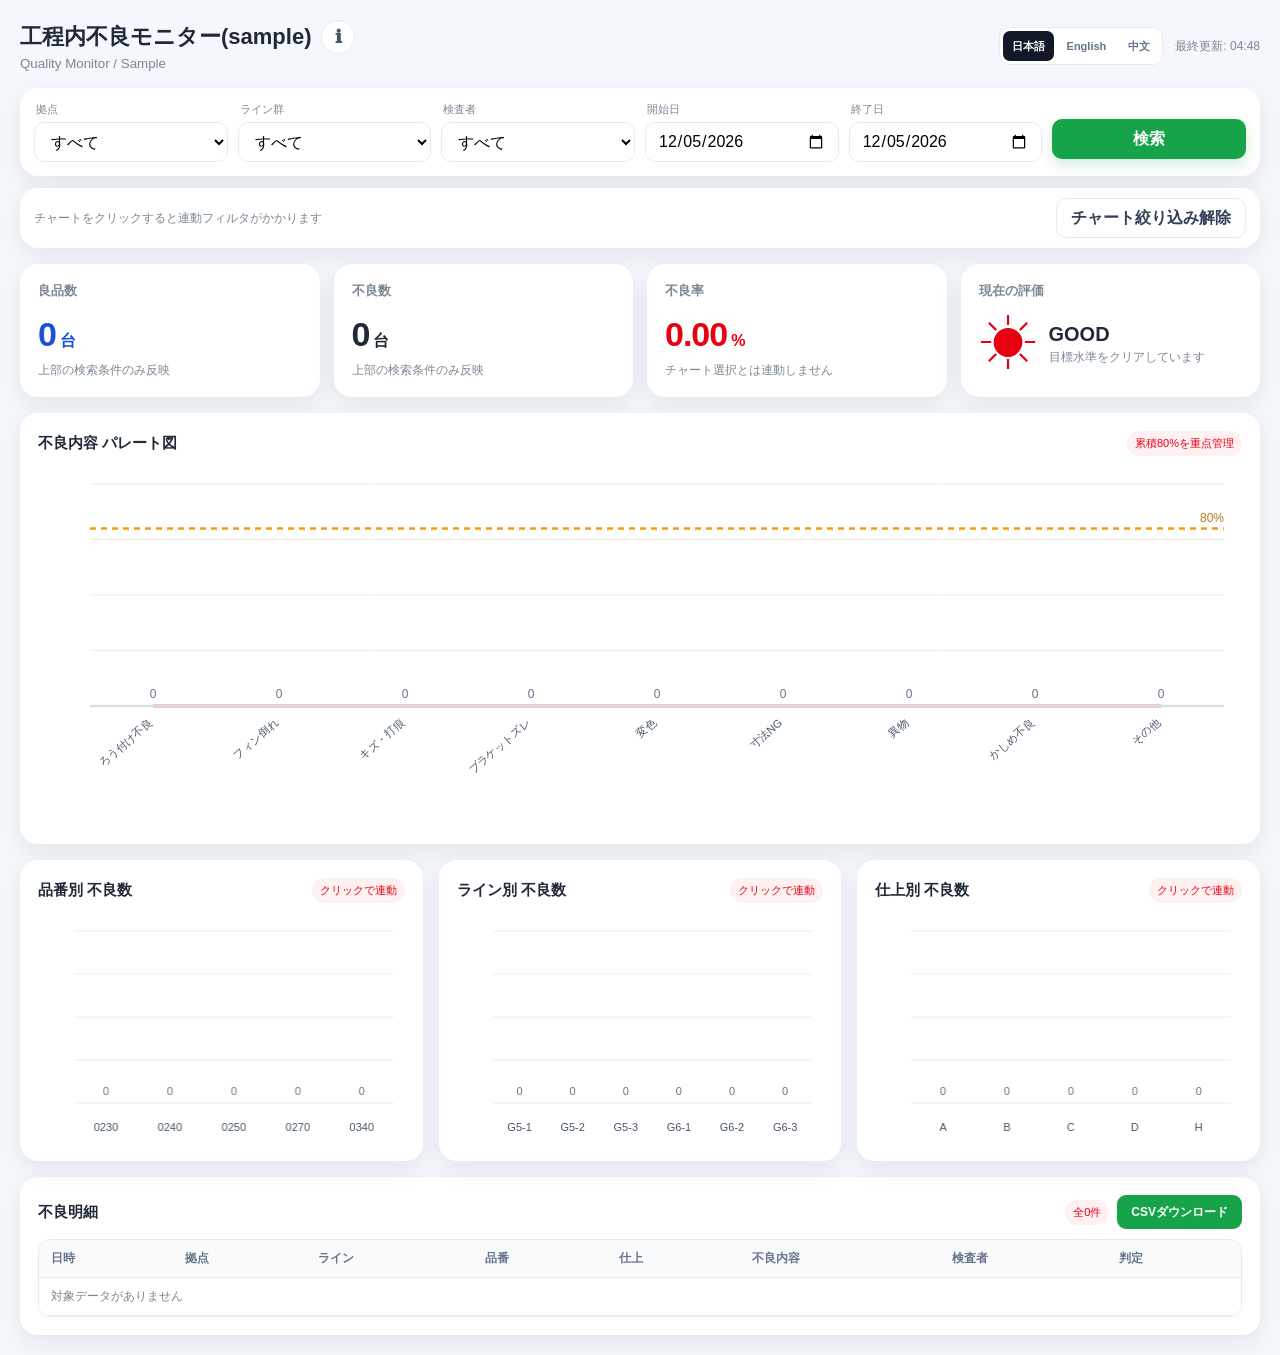
==== index.html @ 8b1f30a6 "Publish quality dashboard sample" ====
<!DOCTYPE html>
<html lang="ja">
<head>
<meta charset="UTF-8" />
<meta name="viewport" content="width=device-width, initial-scale=1.0" />
<title>工程内不良モニター(sample)</title>
<style>
  :root{
    --bg:#f4f7fb; --card:#fff; --text:#1f2937; --muted:#7b8794;
    --line:#e7ebf0; --red:#e60012; --red2:#ff5a66; --blue:#8fb6dc;
    --green:#16a34a; --orange:#f59e0b; --shadow:0 8px 24px rgba(28,39,49,.08);
    --radius:18px;
  }
  *{box-sizing:border-box}
  body{margin:0;background:var(--bg);color:var(--text);font-family:Inter,"Yu Gothic UI","Meiryo",sans-serif}
  .app{min-height:100vh;padding:20px}
  .topbar{display:flex;align-items:center;justify-content:space-between;margin-bottom:16px}
  .brand h1{font-size:22px;margin:0}.brand small{color:var(--muted)}
  .updated{font-size:12px;color:var(--muted)}
  .top-actions{display:flex;align-items:center;gap:12px}
  .lang-switch{display:flex;align-items:center;gap:4px;background:#fff;border:1px solid var(--line);border-radius:10px;padding:3px;box-shadow:none}
  .lang-btn{width:auto;height:30px;padding:0 9px;border-radius:7px;background:transparent;color:#64748b;border:none;box-shadow:none;font-size:11px;font-weight:700}
  .lang-btn.active{background:#111827;color:#fff}
  .lang-btn:hover{transform:none;filter:none;background:#f1f5f9}.lang-btn.active:hover{background:#111827}

  .filters{display:grid;grid-template-columns:repeat(6,minmax(120px,1fr));gap:10px;background:var(--card);padding:14px;border-radius:var(--radius);box-shadow:var(--shadow);margin-bottom:12px}
  label{font-size:11px;color:var(--muted);display:block;margin:0 0 5px 2px}
  select,input,button{width:100%;height:40px;border-radius:10px;border:1px solid var(--line);background:#fff;padding:0 12px;font:inherit}
  button{background:var(--green);color:#fff;border:none;font-weight:700;cursor:pointer;transition:.2s;box-shadow:0 6px 14px rgba(22,163,74,.18)}
  button:hover{filter:brightness(.96);transform:translateY(-1px)}
  .toolbar{display:flex;align-items:center;justify-content:space-between;gap:12px;background:var(--card);padding:10px 14px;border-radius:var(--radius);box-shadow:var(--shadow);margin-bottom:16px}
  .chips{display:flex;flex-wrap:wrap;gap:8px;min-height:28px;align-items:center}
  .chip{display:inline-flex;align-items:center;gap:6px;background:#fff0f2;color:#b91c1c;border:1px solid #ffd3d8;border-radius:999px;padding:6px 10px;font-size:12px;font-weight:700}
  .chip-muted{color:var(--muted);font-size:12px}
  .clear-btn{background:#fff;color:#334155;border:1px solid var(--line);box-shadow:none;padding:0 14px;width:auto;min-width:108px}
  .clear-btn:hover{transform:none;filter:none;background:#f8fafc}
  .kpis{display:grid;grid-template-columns:repeat(4,1fr);gap:14px;margin-bottom:16px}
  .card{background:var(--card);border-radius:var(--radius);box-shadow:var(--shadow);padding:18px}
  .kpi{min-height:128px}
  .kpi .label{font-size:13px;color:var(--muted);font-weight:700;margin-bottom:15px}.value{font-size:34px;font-weight:800;letter-spacing:-1px}.unit{font-size:16px;margin-left:4px}.sub{font-size:12px;color:var(--muted);margin-top:8px}
  .value.red{color:var(--red)} .value.blue{color:#1d4ed8}
  .status{display:flex;align-items:center;gap:12px}.status-ico{font-size:58px;line-height:1;font-family:Arial,"Segoe UI Symbol",sans-serif;font-variant-emoji:text}.status-ico.good{color:var(--red)}.status-ico.warning{color:#6b7280}.status-ico.bad{color:#2563eb}.status-text b{font-size:20px}.status-text span{display:block;color:var(--muted);font-size:12px;margin-top:3px}
  .grid-main{display:grid;grid-template-columns:1fr;gap:16px;margin-bottom:16px}
  .grid-three{display:grid;grid-template-columns:1fr 1fr 1fr;gap:16px;margin-bottom:16px}
  .card-head{display:flex;justify-content:space-between;align-items:center;margin-bottom:10px}.card-title{font-weight:800;font-size:15px}.tag{font-size:11px;color:var(--red);background:#fff0f2;border-radius:99px;padding:5px 8px}
  .card-actions{display:flex;align-items:center;gap:8px}.download-btn{width:auto;height:34px;padding:0 14px;border-radius:9px;background:var(--green);box-shadow:none;font-size:12px}.download-btn:hover{transform:none}
  canvas{width:100%;height:280px;display:block;cursor:pointer}.small-chart canvas{height:230px}#pareto{height:360px}
  .table-wrap{overflow:auto;max-height:520px;border:1px solid var(--line);border-radius:12px}
  table{width:100%;border-collapse:collapse;font-size:12px;white-space:nowrap}th,td{padding:10px 12px;border-bottom:1px solid var(--line);text-align:left}th{position:sticky;top:0;background:#f8fafc;color:#64748b;z-index:1}tr:hover td{background:#fafbfc}
  .dot{width:8px;height:8px;border-radius:50%;display:inline-block;margin-right:6px}.dred{background:var(--red)}
  .muted{color:var(--muted)}

  .brand-row{display:flex;align-items:center;gap:10px}
  .info-btn{width:34px;height:34px;border-radius:50%;padding:0;background:#fff;color:#475569;border:1px solid var(--line);box-shadow:none;font-size:18px;font-weight:800;display:grid;place-items:center}
  .info-btn:hover{background:#f8fafc;transform:none;filter:none}
  .page-view{display:block}
  .info-view{display:none;min-height:calc(100vh - 40px)}
  .info-view.active{display:block}
  .page-view.hidden{display:none}
  .info-header{display:flex;align-items:center;justify-content:space-between;gap:16px;margin-bottom:16px}
  .info-title-wrap{display:flex;align-items:center;gap:12px}
  .back-btn{width:auto;height:38px;padding:0 14px;background:#fff;color:#334155;border:1px solid var(--line);box-shadow:none}
  .back-btn:hover{background:#f8fafc;transform:none;filter:none}
  .info-tabs{display:flex;gap:8px;margin-bottom:16px;flex-wrap:wrap}
  .info-tab{width:auto;height:38px;padding:0 16px;background:#fff;color:#475569;border:1px solid var(--line);box-shadow:none}
  .info-tab.active{background:#111827;color:#fff;border-color:#111827}
  .info-tab:hover{transform:none;filter:none}
  .info-panel{display:none}
  .info-panel.active{display:block}
  .manual-grid{display:grid;grid-template-columns:repeat(2,minmax(0,1fr));gap:16px}
  .manual-card{background:#fff;border-radius:16px;box-shadow:var(--shadow);padding:20px;border:1px solid #eef2f6}
  .manual-card h3{margin:0 0 10px;font-size:16px}
  .manual-card p{margin:0;color:#5f6b7a;font-size:13px;line-height:1.8}
  .manual-step{display:flex;gap:12px;align-items:flex-start;margin-top:12px}
  .step-num{min-width:30px;height:30px;border-radius:50%;background:#111827;color:#fff;display:grid;place-items:center;font-weight:800;font-size:12px}
  .legend-row{display:flex;align-items:center;gap:10px;margin-top:10px;font-size:13px;color:#475569}
  .legend-dot{width:12px;height:12px;border-radius:3px;display:inline-block}
  .ux-grid{display:grid;grid-template-columns:1.1fr .9fr;gap:16px}
  .ux-card{background:#fff;border-radius:16px;box-shadow:var(--shadow);padding:20px;border:1px solid #eef2f6}
  .ux-card h3{margin:0 0 10px;font-size:16px}
  .ux-card p,.ux-card li{font-size:13px;line-height:1.8;color:#5f6b7a}
  .ux-card ul{margin:8px 0 0;padding-left:20px}
  .token-list{display:grid;grid-template-columns:1fr 1fr;gap:10px;margin-top:12px}
  .token{border:1px solid var(--line);border-radius:12px;padding:12px;background:#fafcff}
  .swatch{width:100%;height:38px;border-radius:8px;margin-bottom:8px;border:1px solid rgba(0,0,0,.04)}
  .token b{font-size:12px;display:block}.token span{font-size:11px;color:#7b8794}.token-note{margin:8px 0 0!important;font-size:11px!important;line-height:1.6!important;color:#64748b!important}
  .spec-table{width:100%;border-collapse:collapse;font-size:12px;white-space:normal}
  .spec-table th,.spec-table td{padding:10px;border-bottom:1px solid var(--line);text-align:left;vertical-align:top}
  .spec-table th{position:static;background:#f8fafc;color:#475569}
  .note-box{background:#fff7ed;border:1px solid #fed7aa;border-radius:12px;padding:14px;color:#9a3412;font-size:12px;line-height:1.7;margin-top:12px}

  .chart-scroll{width:100%;max-width:100%;overflow-x:auto;overflow-y:hidden;-webkit-overflow-scrolling:touch;scrollbar-width:thin;overscroll-behavior-x:contain}
  .chart-scroll canvas{display:block}

  @media (hover:none){
    button:hover{filter:none;transform:none}
  }

  @media (max-width:768px){
    body{overflow-x:hidden}
    .app{padding:12px}
    .topbar{align-items:flex-start;gap:10px;flex-wrap:wrap}
    .top-actions{width:100%;justify-content:space-between;gap:8px}
    .lang-switch{flex-wrap:nowrap}
    .lang-btn{height:34px;font-size:11px;padding:0 8px}
    .brand-row{align-items:flex-start;gap:8px}
    .brand h1{font-size:19px;line-height:1.35}
    .info-btn{width:40px;height:40px;min-width:40px;font-size:19px}
    .filters{grid-template-columns:1fr 1fr;gap:10px;padding:12px}
    select,input,button{height:44px;font-size:16px}
    .toolbar{padding:12px;align-items:stretch}
    .chips{min-width:0}
    .chip{max-width:100%;white-space:normal;line-height:1.4}
    .clear-btn{width:100%;height:44px}
    .kpis{grid-template-columns:1fr 1fr;gap:10px}
    .card{padding:14px;border-radius:14px}
    .kpi{min-height:118px}
    .kpi .label{margin-bottom:10px}
    .value{font-size:28px}
    .status{gap:12px}.status-ico{font-size:64px}.status-text b{font-size:17px}
    .grid-main,.grid-three{gap:12px;margin-bottom:12px}
    .card-head{align-items:flex-start;gap:8px;flex-wrap:wrap}
    .card-actions{width:auto;margin-left:auto;justify-content:flex-end;gap:8px}
    .download-btn{height:40px;flex:none;width:auto;min-width:120px;padding:0 12px;white-space:nowrap}
    .tag{font-size:10px}
    .chart-scroll{margin:0 -2px;padding-bottom:4px}
    .chart-scroll-pareto{overflow-x:hidden}.chart-scroll-pareto canvas{width:100%!important;min-width:0!important;max-width:100%!important;height:430px!important}
    .small-chart .chart-scroll canvas{min-width:440px}
    #pareto{height:410px}
    .small-chart canvas{height:220px}
    .table-wrap{max-height:460px}
    table{font-size:11px}
    th,td{padding:9px 10px}
    .info-header{align-items:flex-start;flex-wrap:wrap}
    .info-lang{width:auto}
    .info-title-wrap{flex-direction:column;align-items:flex-start;width:100%}
    .back-btn{height:44px;width:100%}
    .info-tabs{display:grid;grid-template-columns:1fr 1fr;width:100%}
    .info-tab{height:44px;width:100%;padding:0 8px}
    .manual-card,.ux-card{padding:16px;border-radius:14px}
    .token-list{grid-template-columns:1fr}
    .spec-table{font-size:11px}
  }

  @media (max-width:480px){
    .app{padding:8px}
    .topbar{margin-bottom:12px}
    .brand{min-width:0}
    .brand-row{width:100%}
    .brand h1{font-size:17px;word-break:keep-all}
    .brand small{font-size:10px}
    .updated{display:none}
    .filters{grid-template-columns:1fr;gap:9px;border-radius:14px}
    .filters label{font-size:12px;margin-bottom:4px}
    .kpis{grid-template-columns:1fr;gap:9px}
    .kpi{min-height:auto}
    .kpi .sub{font-size:11px}
    .value{font-size:30px}
    .card-title{font-size:14px}
    .toolbar{margin-bottom:12px}
    .chart-scroll-pareto{overflow-x:hidden}.chart-scroll-pareto canvas{width:100%!important;min-width:0!important;max-width:100%!important;height:420px!important}
    .small-chart .chart-scroll canvas{min-width:400px}
    .card-actions{flex-direction:row;align-items:center;justify-content:flex-end;width:auto;margin-left:auto}
    .card-actions .tag{text-align:center;white-space:nowrap}
    .download-btn{width:auto;min-width:116px;padding:0 10px}
    .status-ico{font-size:68px}
    .grid-main .card{padding-left:12px;padding-right:12px}
    .chart-scroll-pareto{margin-left:0;margin-right:0;width:100%}

    .manual-grid,.ux-grid{gap:10px}
    .manual-card p,.ux-card p,.ux-card li{font-size:12px}
    .info-tabs{gap:6px}
    .info-tab{font-size:12px}
  }

  @media (max-width:1100px){.filters{grid-template-columns:repeat(3,1fr)}.kpis{grid-template-columns:repeat(2,1fr)}.grid-main,.grid-three{grid-template-columns:1fr}.toolbar{flex-direction:column;align-items:flex-start}.clear-btn{width:100%}.manual-grid,.ux-grid{grid-template-columns:1fr}}
  @media (max-width:640px){.updated{display:none}}
</style>
</head>
<body>
<div class="app">
<div class="page-view" id="dashboardView">
  <div class="topbar">
    <div class="brand"><div class="brand-row"><h1 data-i18n="title">工程内不良モニター(sample)</h1><button class="info-btn" id="openInfo" title="マニュアル / UI・UX設計">ℹ</button></div><small data-i18n="subtitle">Quality Monitor / Sample</small></div>
    <div class="top-actions"><div class="lang-switch" aria-label="Language"><button type="button" class="lang-btn active" data-lang="ja">日本語</button><button type="button" class="lang-btn" data-lang="en">English</button><button type="button" class="lang-btn" data-lang="zh">中文</button></div><div class="updated" id="updated">最終更新: --:--</div></div>
  </div>

  <div class="filters">
    <div><label data-i18n="site">拠点</label><select id="site"><option value="すべて" data-i18n="all">すべて</option><option>JP</option><option>TT</option></select></div>
    <div><label data-i18n="lineGroup">ライン群</label><select id="line"><option value="すべて" data-i18n="all">すべて</option><option>G5</option><option>G6</option></select></div>
    <div><label data-i18n="inspector">検査者</label><select id="inspector"><option value="すべて" data-i18n="all">すべて</option><option value="外観" data-i18n="visual">外観</option><option value="寸法" data-i18n="dimension">寸法</option></select></div>
    <div><label data-i18n="startDate">開始日</label><input id="from" type="date"></div>
    <div><label data-i18n="endDate">終了日</label><input id="to" type="date"></div>
    <div><label>&nbsp;</label><button id="searchBtn" data-i18n="search">検索</button></div>
  </div>

  <div class="toolbar">
    <div class="chips" id="activeFilters"><span class="chip-muted">チャートをクリックすると連動フィルタがかかります</span></div>
    <button class="clear-btn" id="clearChartFilters" data-i18n="clearChart">チャート絞り込み解除</button>
  </div>

  <div class="kpis">
    <div class="card kpi"><div class="label" data-i18n="goodCount">良品数</div><div class="value blue" id="okCount">-<span class="unit">台</span></div><div class="sub" data-i18n="topFilterOnly">上部の検索条件のみ反映</div></div>
    <div class="card kpi"><div class="label" data-i18n="defectCount">不良数</div><div class="value" id="ngCount">-<span class="unit">台</span></div><div class="sub" data-i18n="topFilterOnly">上部の検索条件のみ反映</div></div>
    <div class="card kpi"><div class="label" data-i18n="defectRate">不良率</div><div class="value red" id="ngRate">-<span class="unit">%</span></div><div class="sub" data-i18n="kpiNoRelation">チャート選択とは連動しません</div></div>
    <div class="card kpi"><div class="label" data-i18n="rating">現在の評価</div><div class="status"><div class="status-ico" id="statusIco">☁</div><div class="status-text"><b id="statusText">WARNING</b><span id="statusSub">改善が必要な水準です</span></div></div></div>
  </div>

  <div class="grid-main">
    <div class="card">
      <div class="card-head"><div class="card-title" data-i18n="paretoTitle">不良内容 パレート図</div><div class="tag" data-i18n="paretoTag">累積80%を重点管理</div></div>
      <div class="chart-scroll chart-scroll-pareto"><canvas id="pareto"></canvas></div>
    </div>
  </div>

  <div class="grid-three">
    <div class="card small-chart"><div class="card-head"><div class="card-title" data-i18n="partDefects">品番別 不良数</div><div class="tag" data-i18n="clickLink">クリックで連動</div></div><div class="chart-scroll"><canvas id="partChart"></canvas></div></div>
    <div class="card small-chart"><div class="card-head"><div class="card-title" data-i18n="lineDefects">ライン別 不良数</div><div class="tag" data-i18n="clickLink">クリックで連動</div></div><div class="chart-scroll"><canvas id="lineChart"></canvas></div></div>
    <div class="card small-chart"><div class="card-head"><div class="card-title" data-i18n="finishDefects">仕上別 不良数</div><div class="tag" data-i18n="clickLink">クリックで連動</div></div><div class="chart-scroll"><canvas id="finishChart"></canvas></div></div>
  </div>

  <div class="card">
    <div class="card-head">
      <div class="card-title" data-i18n="detailTitle">不良明細</div>
      <div class="card-actions">
        <div class="tag" id="detailCount">全0件</div>
        <button class="download-btn" id="downloadCsv" data-i18n="downloadCsv">CSVダウンロード</button>
      </div>
    </div>
    <div class="table-wrap"><table><thead><tr><th data-i18n="dateTime">日時</th><th data-i18n="site">拠点</th><th data-i18n="line">ライン</th><th data-i18n="part">品番</th><th data-i18n="finish">仕上</th><th data-i18n="defectContent">不良内容</th><th data-i18n="inspector">検査者</th><th data-i18n="judgment">判定</th></tr></thead><tbody id="tbody"></tbody></table></div>
  </div>
</div>

<div class="info-view" id="infoView">
  <div class="info-header">
    <div class="info-title-wrap">
      <button class="back-btn" id="backDashboard" data-i18n="back">← ダッシュボードへ戻る</button>
      <div>
        <h1 style="margin:0;font-size:22px" data-i18n="title">工程内不良モニター(sample)</h1>
        <div style="color:var(--muted);font-size:12px;margin-top:4px">Manual / UI・UX Design</div>
      </div>
    </div>
    <div class="lang-switch info-lang" aria-label="Language"><button type="button" class="lang-btn active" data-lang="ja">日本語</button><button type="button" class="lang-btn" data-lang="en">English</button><button type="button" class="lang-btn" data-lang="zh">中文</button></div>
  </div>

  <div class="info-tabs">
    <button class="info-tab active" data-tab="manualPanel" data-i18n="manualTab">操作マニュアル</button>
    <button class="info-tab" data-tab="uxPanel" data-i18n="uxTab">UI / UX 設計</button>
  </div>

  <section class="info-panel active" id="manualPanel">
    <div class="manual-grid">
      <div class="manual-card">
        <h3>1. 検索条件を指定</h3>
        <div class="manual-step"><div class="step-num">1</div><p>拠点・ライン群・検査者・開始日・終了日を指定します。初期表示は開始日・終了日ともに「昨日」です。</p></div>
        <div class="manual-step"><div class="step-num">2</div><p>「検索」を押すと、最上段KPIと全チャートが指定条件で再集計されます。</p></div>
      </div>
      <div class="manual-card">
        <h3>2. KPIの見方</h3>
        <p>最上段の「良品数・不良数・不良率・現在の評価」は、上部検索条件のみを反映します。チャートクリックによる掘り下げ条件では変化しません。</p>
        <div class="legend-row"><span class="legend-dot" style="background:#e60012"></span>☀ 0～1.9999%：GOOD</div>
        <div class="legend-row"><span class="legend-dot" style="background:#6b7280"></span>☁ 2～4.9999%：WARNING</div>
        <div class="legend-row"><span class="legend-dot" style="background:#2563eb"></span>☂ 5%以上：BAD</div>
      </div>
      <div class="manual-card">
        <h3>3. パレート図の見方</h3>
        <p>不良内容を件数の多い順に表示します。赤い棒は累積80%に到達するまでの重点不良です。赤い折れ線は累積比率、オレンジ破線は80%ラインです。</p>
        <div class="note-box">重点項目は件数や検索条件に応じて自動で変わります。</div>
      </div>
      <div class="manual-card">
        <h3>4. チャート連動</h3>
        <p>不良内容・品番・ライン・仕上の棒グラフをクリックすると、ほかのチャートと不良明細が連動して絞り込まれます。同じ棒をもう一度クリックすると、その条件だけ解除されます。</p>
        <div class="note-box">上部の「チャート絞り込み解除」で、チャート選択を一括解除できます。</div>
      </div>
      <div class="manual-card">
        <h3>5. 不良明細</h3>
        <p>指定期間内の不良データを全件表示します。チャートで絞り込んだ場合は、その条件に該当する明細だけが表示されます。</p>
      </div>
      <div class="manual-card">
        <h3>6. CSVダウンロード</h3>
        <p>「CSVダウンロード」を押すと、現在表示中の不良明細をCSVで保存できます。検索条件・チャート選択の両方を反映したデータが出力対象です。</p>
      </div>
    </div>
  </section>

  <section class="info-panel" id="uxPanel">
    <div class="ux-grid">
      <div class="ux-card">
        <h3>UI / UX コンセプト</h3>
        <p>「異常の発見 → 原因の絞り込み → 明細確認 → データ出力」を1画面で完結させることを目的とした品質分析ダッシュボードです。</p>
        <ul>
          <li><b>視認性：</b> 白背景＋淡いグレーをベースに、異常・重点箇所だけ赤で強調。</li>
          <li><b>一貫性：</b> すべての分析カードを同じ角丸・余白・タイトル階層で統一。</li>
          <li><b>直接操作：</b> グラフそのものをフィルターとして使えるクロスフィルタ型UI。</li>
          <li><b>認知負荷低減：</b> KPIは全体状態、チャートは掘り下げ分析という役割を分離。</li>
          <li><b>復帰性：</b> 選択条件を可視化し、一括解除できるため迷子になりにくい。</li>
        </ul>
      </div>
      <div class="ux-card">
        <h3>デザイントークン</h3>
        <p>配色はデンソーのコーポレートイメージを基準に設計し、社内システムとしての視覚的な統一感を確保しています。強調色と通常色の役割を明確に分けることで、ブランド性と情報判読性の両立を図っています。</p>
        <div class="token-list">
          <div class="token"><div class="swatch" style="background:#f4f7fb"></div><b>Background</b><span>#F4F7FB</span></div>
          <div class="token"><div class="swatch" style="background:#ffffff"></div><b>Card</b><span>#FFFFFF</span></div>
          <div class="token"><div class="swatch" style="background:#e60012"></div><b>DENSO Red</b><span>#E60012</span><p class="token-note">デンソーレッドを採用。重点不良・警告・注目情報に用いることで、企業ブランドとの視覚的な一貫性を保ちながら、重要情報を直感的に認識できる設計としています。</p></div>
          <div class="token"><div class="swatch" style="background:#16a34a"></div><b>Action Green</b><span>#16A34A</span><p class="token-note">検索・CSVダウンロードなど、ユーザーが能動的に実行するアクションに使用。初期案では赤色も検討しましたが、グラフの強調色と競合して操作ボタンがデータ表現の一部に見えやすい傾向があったため、A/B比較の結果グリーンを採用しました。データを示す色と、操作を促す色を明確に分離することで、視認性と操作性の両立を図っています。</p></div>
          <div class="token"><div class="swatch" style="background:#91bee8"></div><b>Crafting Blue</b><span>#91BEE8</span><p class="token-note">デンソーのCrafting Blueを採用。通常データや比較対象に使用し、デンソーレッドとのコントラストで情報の優先度を明確化。社内ツールとしての統一感と親和性を高めています。</p></div>
          <div class="token"><div class="swatch" style="background:#1f2937"></div><b>Primary text</b><span>#1F2937</span></div>
        </div>
      </div>
      <div class="ux-card">
        <h3>コンポーネント設計</h3>
        <table class="spec-table">
          <thead><tr><th>要素</th><th>役割</th><th>設計意図</th></tr></thead>
          <tbody>
            <tr><td>KPIカード</td><td>全体状態の把握</td><td>チャート連動から切り離し、基準値として固定。</td></tr>
            <tr><td>パレート図</td><td>重点不良の特定</td><td>累積80%を赤で明示し、優先順位を瞬時に判断。</td></tr>
            <tr><td>品番 / ライン / 仕上</td><td>原因の切り口</td><td>クリック操作で他チャートと明細をクロスフィルタ。</td></tr>
            <tr><td>選択チップ</td><td>現在条件の可視化</td><td>「今どこまで絞っているか」を常時把握。</td></tr>
            <tr><td>不良明細</td><td>事実確認</td><td>集計結果から実データへ自然にドリルダウン。</td></tr>
            <tr><td>CSV</td><td>二次利用</td><td>会議資料・Excel分析へそのまま持ち出せる。</td></tr>
          </tbody>
        </table>
      </div>
      <div class="ux-card">
        <h3>操作フロー</h3>
        <p><b>① 条件検索</b><br>対象範囲を決める</p>
        <p><b>② KPI確認</b><br>全体の不良率と評価を見る</p>
        <p><b>③ パレート図確認</b><br>重点不良を選ぶ</p>
        <p><b>④ クロスフィルタ</b><br>品番・ライン・仕上で原因を掘る</p>
        <p><b>⑤ 明細確認 / CSV</b><br>対象データを確認・出力する</p>
      </div>
    </div>
  </section>
</div>
</div>
<script>
let currentLang = 'ja';
const I18N = {
  ja:{title:'工程内不良モニター(sample)',subtitle:'Quality Monitor / Sample',site:'拠点',lineGroup:'ライン群',inspector:'検査者',startDate:'開始日',endDate:'終了日',search:'検索',all:'すべて',visual:'外観',dimension:'寸法',clearChart:'チャート絞り込み解除',goodCount:'良品数',defectCount:'不良数',defectRate:'不良率',rating:'現在の評価',topFilterOnly:'上部の検索条件のみ反映',kpiNoRelation:'チャート選択とは連動しません',paretoTitle:'不良内容 パレート図',paretoTag:'累積80%を重点管理',partDefects:'品番別 不良数',lineDefects:'ライン別 不良数',finishDefects:'仕上別 不良数',clickLink:'クリックで連動',detailTitle:'不良明細',downloadCsv:'CSVダウンロード',back:'← ダッシュボードへ戻る',manualTab:'操作マニュアル',uxTab:'UI / UX 設計',dateTime:'日時',line:'ライン',part:'品番',finish:'仕上',defectContent:'不良内容',judgment:'判定',filterHint:'チャートをクリックすると連動フィルタがかかります',detailCount:n=>`全${n.toLocaleString('ja-JP')}件`,updated:t=>`最終更新: ${t}`,good:'GOOD',warning:'WARNING',bad:'BAD',goodSub:'目標水準をクリアしています',warningSub:'改善が必要な水準です',badSub:'優先改善が必要な水準です',noData:'対象データがありません',csvNoData:'ダウンロード対象の不良明細がありません。',csvName:'不良明細',unit:'台',defectChip:'不良内容',partChip:'品番',lineChip:'ライン',finishChip:'仕上'},
  en:{title:'In-Process Defect Monitor (Sample)',subtitle:'Quality Monitor / Sample',site:'Site',lineGroup:'Line group',inspector:'Inspector',startDate:'Start date',endDate:'End date',search:'Search',all:'All',visual:'Visual',dimension:'Dimension',clearChart:'Clear chart filters',goodCount:'Good units',defectCount:'Defects',defectRate:'Defect rate',rating:'Rating',topFilterOnly:'Reflects top search conditions only',kpiNoRelation:'Not affected by chart selections',paretoTitle:'Defect Pareto Chart',paretoTag:'Focus on cumulative 80%',partDefects:'Defects by Part No.',lineDefects:'Defects by Line',finishDefects:'Defects by Finish',clickLink:'Click to cross-filter',detailTitle:'Defect details',downloadCsv:'Download CSV',back:'← Back to monitor',manualTab:'User Manual',uxTab:'UI / UX Design',dateTime:'Date / Time',line:'Line',part:'Part No.',finish:'Finish',defectContent:'Defect',judgment:'Result',filterHint:'Click a chart bar to apply a cross-filter',detailCount:n=>`${n.toLocaleString('en-US')} records`,updated:t=>`Updated: ${t}`,good:'GOOD',warning:'WARNING',bad:'BAD',goodSub:'Target level achieved',warningSub:'Improvement is recommended',badSub:'Priority improvement required',noData:'No matching data',csvNoData:'No defect details are available to download.',csvName:'defect_details',unit:'units',defectChip:'Defect',partChip:'Part',lineChip:'Line',finishChip:'Finish'},
  zh:{title:'制程不良监控器（Sample）',subtitle:'Quality Monitor / Sample',site:'据点',lineGroup:'产线组',inspector:'检验类型',startDate:'开始日期',endDate:'结束日期',search:'查询',all:'全部',visual:'外观',dimension:'尺寸',clearChart:'清除图表筛选',goodCount:'良品数',defectCount:'不良数',defectRate:'不良率',rating:'当前评价',topFilterOnly:'仅反映上方查询条件',kpiNoRelation:'不随图表选择联动',paretoTitle:'不良内容 帕累托图',paretoTag:'重点管理累计80%',partDefects:'按品号不良数',lineDefects:'按产线不良数',finishDefects:'按仕上不良数',clickLink:'点击联动筛选',detailTitle:'不良明细',downloadCsv:'下载 CSV',back:'← 返回监控器',manualTab:'操作手册',uxTab:'UI / UX 设计',dateTime:'日期时间',line:'产线',part:'品号',finish:'仕上',defectContent:'不良内容',judgment:'判定',filterHint:'点击图表柱形可进行联动筛选',detailCount:n=>`共 ${n.toLocaleString('zh-CN')} 条`,updated:t=>`最后更新: ${t}`,good:'GOOD',warning:'WARNING',bad:'BAD',goodSub:'已达到目标水平',warningSub:'建议改善',badSub:'需要优先改善',noData:'没有符合条件的数据',csvNoData:'没有可下载的不良明细。',csvName:'不良明细',unit:'台',defectChip:'不良内容',partChip:'品号',lineChip:'产线',finishChip:'仕上'}
};
const DEFECT_LABELS={
  'ろう付け不良':{ja:'ろう付け不良',en:'Brazing defect',zh:'钎焊不良'},
  'フィン倒れ':{ja:'フィン倒れ',en:'Bent fin',zh:'翅片倒伏'},
  'キズ・打痕':{ja:'キズ・打痕',en:'Scratch / dent',zh:'划伤・压痕'},
  'ブラケットズレ':{ja:'ブラケットズレ',en:'Bracket misalignment',zh:'支架偏移'},
  '変色':{ja:'変色',en:'Discoloration',zh:'变色'},
  '寸法NG':{ja:'寸法NG',en:'Dimension NG',zh:'尺寸NG'},
  '異物':{ja:'異物',en:'Foreign material',zh:'异物'},
  'かしめ不良':{ja:'かしめ不良',en:'Crimp defect',zh:'铆接不良'},
  'その他':{ja:'その他',en:'Other',zh:'其他'}
};
const AREA_LABELS={外観:{ja:'外観',en:'Visual',zh:'外观'},寸法:{ja:'寸法',en:'Dimension',zh:'尺寸'},ろう付け:{ja:'ろう付け',en:'Brazing',zh:'钎焊'},組付け:{ja:'組付け',en:'Assembly',zh:'组装'}};
function t(key){ const v=I18N[currentLang]?.[key] ?? I18N.ja[key] ?? key; return typeof v==='function'?v:v; }
function defectLabel(key){ return DEFECT_LABELS[key]?.[currentLang] || key; }
function areaLabel(key){ return AREA_LABELS[key]?.[currentLang] || key; }
function inspectorLabel(key){ return key==='外観'?t('visual'):key==='寸法'?t('dimension'):key; }
function applyStaticLanguage(){
  document.documentElement.lang=currentLang==='zh'?'zh-CN':currentLang;
  document.title=t('title');
  document.querySelectorAll('[data-i18n]').forEach(el=>{ const key=el.dataset.i18n; if(I18N[currentLang]?.[key]!==undefined) el.textContent=t(key); });
  document.querySelectorAll('.lang-btn').forEach(btn=>btn.classList.toggle('active',btn.dataset.lang===currentLang));
  renderInfoContent();
}
function setLanguage(lang){ currentLang=lang; applyStaticLanguage(); renderAll(); }
function renderInfoContent(){
  const m=document.getElementById('manualPanel'), u=document.getElementById('uxPanel');
  if(!m||!u)return;
  const html={
    ja:{manual:`<div class="manual-grid"><div class="manual-card"><h3>1. 検索条件を指定</h3><p>拠点・ライン群・検査者・開始日・終了日を指定します。初期表示は開始日・終了日ともに「昨日」です。「検索」を押すとKPIと全チャートを再集計します。</p></div><div class="manual-card"><h3>2. KPIの見方</h3><p>良品数・不良数・不良率・現在の評価は上部検索条件のみ反映し、チャート選択では変化しません。</p><div class="legend-row">☀ 0～1.9999%：GOOD</div><div class="legend-row">☁ 2～4.9999%：WARNING</div><div class="legend-row">☂ 5%以上：BAD</div></div><div class="manual-card"><h3>3. パレート図</h3><p>不良内容を件数順に表示します。赤い棒は累積80%に到達するまでの重点不良です。赤線は累積比率、オレンジ破線は80%ラインです。</p></div><div class="manual-card"><h3>4. チャート連動</h3><p>不良内容・品番・ライン・仕上の棒をクリックすると、他のチャートと不良明細が連動します。同じ棒を再クリックすると解除します。</p></div><div class="manual-card"><h3>5. 不良明細</h3><p>指定期間内の不良データを全件表示します。現在のチャート絞り込みも反映されます。</p></div><div class="manual-card"><h3>6. CSVダウンロード</h3><p>現在表示中の不良明細をCSVで保存します。検索条件とチャート選択の両方を反映します。</p></div></div>`,ux:`<div class="ux-grid"><div class="ux-card"><h3>UI / UX コンセプト</h3><p>「異常の発見 → 原因の絞り込み → 明細確認 → データ出力」を1画面で完結させる品質分析UIです。</p><ul><li><b>視認性：</b>重点箇所のみ赤で強調。</li><li><b>直接操作：</b>グラフ自体をフィルターとして利用。</li><li><b>レスポンシブ：</b>PC・タブレット・スマートフォンで情報階層を維持。</li></ul></div><div class="ux-card"><h3>デザイントークン</h3><div class="token-list"><div class="token"><div class="swatch" style="background:#e60012"></div><b>DENSO Red</b><span>#E60012</span><p class="token-note">重点不良・警告に使用し、ブランドとの視覚的一貫性を確保。</p></div><div class="token"><div class="swatch" style="background:#91bee8"></div><b>Crafting Blue</b><span>#91BEE8</span><p class="token-note">通常データに使用し、DENSO Redとの情報優先度を明確化。</p></div><div class="token"><div class="swatch" style="background:#16a34a"></div><b>Action Green</b><span>#16A34A</span><p class="token-note">検索・CSVなど実行アクションに使用。赤ボタン案とのA/B比較で、グラフの強調色との誤認が少ないグリーンを採用。</p></div></div></div></div>`},
    en:{manual:`<div class="manual-grid"><div class="manual-card"><h3>1. Set search conditions</h3><p>Select site, line group, inspector, start date, and end date. Both dates default to yesterday. Press Search to recalculate the KPIs and charts.</p></div><div class="manual-card"><h3>2. KPI overview</h3><p>Good units, defects, defect rate, and rating reflect only the top search conditions and do not change with chart selections.</p><div class="legend-row">☀ 0–1.9999%: GOOD</div><div class="legend-row">☁ 2–4.9999%: WARNING</div><div class="legend-row">☂ 5% or more: BAD</div></div><div class="manual-card"><h3>3. Pareto chart</h3><p>Defects are ordered by count. Red bars represent priority defects up to the cumulative 80% threshold.</p></div><div class="manual-card"><h3>4. Cross-filtering</h3><p>Click a defect, part, line, or finish bar to cross-filter the other charts and detail table. Click the same bar again to clear it.</p></div><div class="manual-card"><h3>5. Defect details</h3><p>All defect records in the selected period are shown and respond to chart filters.</p></div><div class="manual-card"><h3>6. CSV download</h3><p>Downloads the currently displayed defect details, including search and chart filters.</p></div></div>`,ux:`<div class="ux-grid"><div class="ux-card"><h3>UI / UX Concept</h3><p>A one-screen quality analysis flow: detect abnormality → narrow the cause → inspect details → export data.</p><ul><li><b>Visibility:</b> red is reserved for priority information.</li><li><b>Direct manipulation:</b> charts themselves act as filters.</li><li><b>Responsive:</b> the information hierarchy is preserved on desktop, tablet, and mobile.</li></ul></div><div class="ux-card"><h3>Design tokens</h3><div class="token-list"><div class="token"><div class="swatch" style="background:#e60012"></div><b>DENSO Red</b><span>#E60012</span><p class="token-note">Used for priority defects and warnings to maintain visual brand consistency.</p></div><div class="token"><div class="swatch" style="background:#91bee8"></div><b>Crafting Blue</b><span>#91BEE8</span><p class="token-note">Used for normal data, creating a clear hierarchy against DENSO Red.</p></div><div class="token"><div class="swatch" style="background:#16a34a"></div><b>Action Green</b><span>#16A34A</span><p class="token-note">Used for actions such as Search and CSV. A/B comparison with red buttons showed green was less likely to be mistaken for chart data.</p></div></div></div></div>`},
    zh:{manual:`<div class="manual-grid"><div class="manual-card"><h3>1. 设置查询条件</h3><p>选择据点、产线组、检验类型、开始日期和结束日期。默认日期均为昨天。点击“查询”后重新计算KPI和全部图表。</p></div><div class="manual-card"><h3>2. KPI查看方法</h3><p>良品数、不良数、不良率和当前评价仅反映上方查询条件，不随图表选择变化。</p><div class="legend-row">☀ 0–1.9999%：GOOD</div><div class="legend-row">☁ 2–4.9999%：WARNING</div><div class="legend-row">☂ 5%以上：BAD</div></div><div class="manual-card"><h3>3. 帕累托图</h3><p>按不良件数从高到低显示。红色柱表示累计达到80%之前的重点不良。</p></div><div class="manual-card"><h3>4. 图表联动</h3><p>点击不良内容、品号、产线或仕上的柱形后，其他图表和明细会联动筛选。再次点击同一柱形可解除。</p></div><div class="manual-card"><h3>5. 不良明细</h3><p>显示所选期间内的全部不良数据，并反映当前图表筛选。</p></div><div class="manual-card"><h3>6. CSV下载</h3><p>下载当前显示的不良明细，同时反映查询条件和图表筛选。</p></div></div>`,ux:`<div class="ux-grid"><div class="ux-card"><h3>UI / UX 概念</h3><p>在一个画面内完成“发现异常 → 缩小原因 → 查看明细 → 导出数据”的品质分析流程。</p><ul><li><b>可视性：</b>仅用红色强调重点信息。</li><li><b>直接操作：</b>图表本身即可作为筛选器。</li><li><b>响应式：</b>在PC、平板和手机上保持信息层级。</li></ul></div><div class="ux-card"><h3>设计色彩</h3><div class="token-list"><div class="token"><div class="swatch" style="background:#e60012"></div><b>DENSO Red</b><span>#E60012</span><p class="token-note">用于重点不良和警告，保持品牌视觉一致性。</p></div><div class="token"><div class="swatch" style="background:#91bee8"></div><b>Crafting Blue</b><span>#91BEE8</span><p class="token-note">用于普通数据，与DENSO Red形成明确的信息优先级。</p></div><div class="token"><div class="swatch" style="background:#16a34a"></div><b>Action Green</b><span>#16A34A</span><p class="token-note">用于查询、CSV等操作。与红色按钮进行A/B比较后，绿色更不容易与图表数据混淆。</p></div></div></div></div>`}
  };
  m.innerHTML=html[currentLang].manual; u.innerHTML=html[currentLang].ux;
}

const SAMPLE_START = '2026-08-01';
const SAMPLE_END   = '2026-09-02';
const META = {
  sites:[{key:'JP',weight:0.78},{key:'TT',weight:0.22}],
  lines:[
    {key:'G5-1',group:'G5',weight:0.24},
    {key:'G5-2',group:'G5',weight:0.18},
    {key:'G5-3',group:'G5',weight:0.14},
    {key:'G6-1',group:'G6',weight:0.19},
    {key:'G6-2',group:'G6',weight:0.15},
    {key:'G6-3',group:'G6',weight:0.10}
  ],
  parts:[
    {key:'0230',weight:0.16},{key:'0240',weight:0.25},{key:'0250',weight:0.18},
    {key:'0270',weight:0.13},{key:'0340',weight:0.17},{key:'0350',weight:0.11}
  ],
  finishes:[
    {key:'A',weight:0.32},{key:'B',weight:0.16},{key:'C',weight:0.21},{key:'D',weight:0.18},{key:'H',weight:0.13}
  ],
  defects:[
    {key:'ろう付け不良',weight:0.28,areas:['ろう付け','外観']},
    {key:'フィン倒れ',weight:0.17,areas:['外観']},
    {key:'キズ・打痕',weight:0.14,areas:['外観']},
    {key:'ブラケットズレ',weight:0.11,areas:['組付け','外観']},
    {key:'変色',weight:0.09,areas:['外観']},
    {key:'寸法NG',weight:0.08,areas:['寸法']},
    {key:'異物',weight:0.06,areas:['外観']},
    {key:'かしめ不良',weight:0.04,areas:['組付け']},
    {key:'その他',weight:0.03,areas:['外観','寸法','組付け']}
  ]
};

const productionCells = [];
const defectRecords = [];
const selection = { defect:null, part:null, line:null, finish:null };
const chartState = { pareto:{hits:[]}, partChart:{hits:[]}, lineChart:{hits:[]}, finishChart:{hits:[]} };

function seededRandom(seed){
  let s = seed % 2147483647;
  if (s <= 0) s += 2147483646;
  return () => (s = s * 16807 % 2147483647) / 2147483647;
}
const rand = seededRandom(202609021837);
function rnd(min,max){ return Math.floor(rand()*(max-min+1))+min; }
function fmt(n){ return n.toLocaleString(currentLang==='en'?'en-US':currentLang==='zh'?'zh-CN':'ja-JP'); }
function toYMD(d){
  const y=d.getFullYear(), m=String(d.getMonth()+1).padStart(2,'0'), day=String(d.getDate()).padStart(2,'0');
  return `${y}-${m}-${day}`;
}
function parseYMD(s){ return new Date(s+'T00:00:00'); }
function dateRange(start,end){
  const out=[]; let d=parseYMD(start), last=parseYMD(end);
  while(d<=last){ out.push(toYMD(d)); d.setDate(d.getDate()+1); }
  return out;
}
function weightedPick(items, accessor){
  const total = items.reduce((s,item)=>s+accessor(item),0);
  let roll = rand()*total;
  for(const item of items){ roll -= accessor(item); if(roll<=0) return item; }
  return items[items.length-1];
}
function allocateInts(total, items, accessor, jitter=0.0){
  const raw = items.map(item => Math.max(0.0001, accessor(item) * (1 + (rand()*2-1)*jitter)));
  const rawTotal = raw.reduce((a,b)=>a+b,0);
  const base = raw.map(v => Math.floor(total * v / rawTotal));
  let diff = total - base.reduce((a,b)=>a+b,0);
  while(diff > 0){ base[diff % base.length]++; diff--; }
  return items.map((item,i)=>({item, value:base[i]}));
}
function setDefaultDates(){
  const y = new Date();
  y.setDate(y.getDate()-1);
  const yesterday = toYMD(y);
  document.getElementById('from').value = yesterday;
  document.getElementById('to').value = yesterday;
}

function generateSampleData(){
  let defectId = 1;
  for(const date of dateRange(SAMPLE_START, SAMPLE_END)){
    const goodTarget = rnd(9800,10450); // 約10000/日
    const ngTarget = rnd(180,225);      // 約200/日

    const bySite = allocateInts(goodTarget, META.sites, x=>x.weight, 0.06);
    for(const siteBlock of bySite){
      const site = siteBlock.item.key;
      const byLine = allocateInts(siteBlock.value, META.lines, x=>x.weight, 0.09);
      for(const lineBlock of byLine){
        const lineMeta = lineBlock.item;
        const byPart = allocateInts(lineBlock.value, META.parts, x=>x.weight, 0.12);
        for(const partBlock of byPart){
          const byFinish = allocateInts(partBlock.value, META.finishes, x=>x.weight, 0.10);
          for(const finishBlock of byFinish){
            productionCells.push({
              date, site,
              line: lineMeta.key,
              lineGroup: lineMeta.group,
              part: partBlock.item.key,
              finish: finishBlock.item.key,
              good: finishBlock.value,
              ng: 0
            });
          }
        }
      }
    }

    const dayCells = productionCells.filter(c => c.date === date);
    for(let i=0;i<ngTarget;i++){
      const cell = weightedPick(dayCells, c => Math.max(1, c.good));
      cell.ng += 1;

      let defect = weightedPick(META.defects, d => d.weight);
      if(cell.finish === 'C' && rand() < 0.24) defect = META.defects.find(d=>d.key==='ろう付け不良');
      if(cell.finish === 'B' && rand() < 0.18) defect = META.defects.find(d=>d.key==='寸法NG');
      if(cell.part === '0240' && rand() < 0.16) defect = META.defects.find(d=>d.key==='フィン倒れ');
      if(cell.part === '0230' && rand() < 0.14) defect = META.defects.find(d=>d.key==='キズ・打痕');

      const area = defect.areas[rnd(0, defect.areas.length-1)];
      const inspector = defect.key === '寸法NG' ? (rand()<0.7 ? '寸法' : '外観') : (rand()<0.78 ? '外観' : '寸法');
      const hour = String(rnd(8,22)).padStart(2,'0');
      const min = String(rnd(0,59)).padStart(2,'0');
      const sec = String(rnd(0,59)).padStart(2,'0');

      defectRecords.push({
        id:defectId++,
        date,
        datetime:`${date} ${hour}:${min}:${sec}`,
        site:cell.site,
        line:cell.line,
        lineGroup:cell.lineGroup,
        part:cell.part,
        finish:cell.finish,
        defect:defect.key,
        area,
        inspector
      });
    }
  }
}

function formFilters(){
  return {
    site:document.getElementById('site').value,
    lineGroup:document.getElementById('line').value,
    inspector:document.getElementById('inspector').value,
    from:document.getElementById('from').value,
    to:document.getElementById('to').value
  };
}
function inDateRange(date, from, to){
  if(from && date < from) return false;
  if(to && date > to) return false;
  return true;
}
function passesCommon(item, excludeDim, includeInspector){
  const f = formFilters();
  if(!inDateRange(item.date, f.from, f.to)) return false;
  if(f.site !== 'すべて' && item.site !== f.site) return false;
  if(f.lineGroup !== 'すべて' && item.lineGroup !== f.lineGroup) return false;
  if(includeInspector && f.inspector !== 'すべて' && item.inspector !== f.inspector) return false;

  if(selection.defect && excludeDim !== 'defect' && item.defect !== selection.defect) return false;
  if(selection.part && excludeDim !== 'part' && item.part !== selection.part) return false;
  if(selection.line && excludeDim !== 'line' && item.line !== selection.line) return false;
  if(selection.finish && excludeDim !== 'finish' && item.finish !== selection.finish) return false;
  return true;
}
function filteredRecords(excludeDim=null){ return defectRecords.filter(r => passesCommon(r, excludeDim, true)); }
function filteredCells(excludeDim=null){ return productionCells.filter(c => passesCommon(c, excludeDim, false)); }
function currentGood(){ return filteredCells(null).reduce((s,c)=>s+c.good,0); }
function currentNg(){ return filteredRecords(null).length; }
function currentTotalUnits(){ return filteredCells(null).reduce((s,c)=>s+c.good+c.ng,0); }

function groupCount(records, field, orderedKeys){
  const map = new Map(orderedKeys.map(k=>[k,0]));
  records.forEach(r=>map.set(r[field], (map.get(r[field])||0)+1));
  return Array.from(map, ([key,value])=>({key,label:key,value}));
}
function groupRate(records, cells, field, orderedKeys){
  const ngMap = new Map(orderedKeys.map(k=>[k,0]));
  const totalMap = new Map(orderedKeys.map(k=>[k,0]));
  records.forEach(r=>ngMap.set(r[field], (ngMap.get(r[field])||0)+1));
  cells.forEach(c=>totalMap.set(c[field], (totalMap.get(c[field])||0) + c.good + c.ng));
  return orderedKeys.map(key=>{
    const ng = ngMap.get(key)||0;
    const total = totalMap.get(key)||0;
    const value = total ? (ng / total * 100) : 0;
    return {key, label:key, value, ng, total};
  });
}
function passesTopFilters(item, includeInspector){
  const f = formFilters();
  if(!inDateRange(item.date, f.from, f.to)) return false;
  if(f.site !== 'すべて' && item.site !== f.site) return false;
  if(f.lineGroup !== 'すべて' && item.lineGroup !== f.lineGroup) return false;
  if(includeInspector && f.inspector !== 'すべて' && item.inspector !== f.inspector) return false;
  return true;
}
function buildMetrics(){
  // 最上段KPIはチャート選択とは連動させない。上部の検索条件だけ反映する。
  const cells = productionCells.filter(c => passesTopFilters(c, false));
  const records = defectRecords.filter(r => passesTopFilters(r, true));
  const good = cells.reduce((s,c)=>s+c.good,0);
  const ng = records.length;
  const total = cells.reduce((s,c)=>s+c.good+c.ng,0);
  const rate = total ? (ng/total*100) : 0;
  return {good, ng, total, rate};
}
function updateHeaderChips(){
  const root = document.getElementById('activeFilters');
  const chips = [];
  if(selection.defect) chips.push(`<span class="chip">${t('defectChip')}: ${defectLabel(selection.defect)}</span>`);
  if(selection.part) chips.push(`<span class="chip">${t('partChip')}: ${selection.part}</span>`);
  if(selection.line) chips.push(`<span class="chip">${t('lineChip')}: ${selection.line}</span>`);
  if(selection.finish) chips.push(`<span class="chip">${t('finishChip')}: ${selection.finish}</span>`);
  root.innerHTML = chips.length ? chips.join('') : `<span class="chip-muted">${t('filterHint')}</span>`;
}
function updateKpis(){
  const m = buildMetrics();
  document.getElementById('okCount').innerHTML = `${fmt(m.good)}<span class="unit">${t('unit')}</span>`;
  document.getElementById('ngCount').innerHTML = `${fmt(m.ng)}<span class="unit">${t('unit')}</span>`;
  document.getElementById('ngRate').innerHTML = `${m.rate.toFixed(2)}<span class="unit">%</span>`;

  let ico='☀︎', txt=t('good'), sub=t('goodSub'), cls='good';
  if(m.rate >= 5){ ico='☂︎'; txt=t('bad'); sub=t('badSub'); cls='bad'; }
  else if(m.rate >= 2){ ico='☁︎'; txt=t('warning'); sub=t('warningSub'); cls='warning'; }
  const statusIco = document.getElementById('statusIco');
  statusIco.textContent = ico;
  statusIco.className = 'status-ico ' + cls;
  document.getElementById('statusText').textContent = txt;
  document.getElementById('statusSub').textContent = sub;
  document.getElementById('updated').textContent = t('updated')(new Date().toLocaleTimeString(currentLang==='en'?'en-US':currentLang==='zh'?'zh-CN':'ja-JP',{hour:'2-digit',minute:'2-digit'}));
}

function setupCanvas(canvas){
  const dpr = window.devicePixelRatio || 1;
  const rect = canvas.getBoundingClientRect();
  canvas.width = rect.width * dpr; canvas.height = rect.height * dpr;
  const ctx = canvas.getContext('2d');
  ctx.scale(dpr,dpr);
  return {ctx,w:rect.width,h:rect.height};
}
function drawGrid(ctx,w,h,L,B,T=18,R=12,rows=4){
  ctx.strokeStyle='#e8edf2'; ctx.lineWidth=1;
  for(let i=0;i<=rows;i++){
    const y = T + ((h-B-T) / rows) * i;
    ctx.beginPath(); ctx.moveTo(L,y); ctx.lineTo(w-R,y); ctx.stroke();
  }
}
function clearChart(id){ chartState[id].hits = []; }
function colorForBar(selected, key){
  if(selected === key) return '#e60012';
  if(selected) return '#9fc0df';
  return '#ef3349';
}
function colorForAlt(selected, key){
  if(selected === key) return '#e60012';
  if(selected) return '#a7c5e2';
  return '#91bee8';
}

function renderPareto(){
  const data = groupCount(filteredRecords('defect'), 'defect', META.defects.map(d=>d.key)).sort((a,b)=>b.value-a.value);
  const {ctx,w,h} = setupCanvas(document.getElementById('pareto'));
  clearChart('pareto');
  const mobile=window.innerWidth<=768; const L=mobile?22:52,B=mobile?132:120,T=mobile?22:18,R=mobile?8:18, plotW=w-L-R, plotH=h-B-T, gap=plotW/data.length, bw=Math.min(86, mobile?Math.max(18,gap*0.66):gap*0.58);
  drawGrid(ctx,w,h,L,B,T,R,4);
  const max = Math.max(1, ...data.map(d=>d.value));
  const total = Math.max(1, data.reduce((s,d)=>s+d.value,0));

  // 累積80%に到達する項目までを重点項目（赤）にする。
  // 80%をまたぐ最後の1項目も赤に含める。
  let running = 0;
  let redThroughIndex = data.length - 1;
  for(let i=0;i<data.length;i++){
    running += data[i].value;
    if(running / total >= 0.8){ redThroughIndex = i; break; }
  }

  let cum = 0;
  data.forEach((d,i)=>{
    const barH = (d.value/max) * plotH;
    const x = L + i*gap + (gap-bw)/2;
    const y = h-B-barH;
    const isFocus80 = i <= redThroughIndex;
    if(selection.defect){
      ctx.fillStyle = selection.defect === d.key ? '#e60012' : (isFocus80 ? '#f58a98' : '#b8d0e6');
    }else{
      ctx.fillStyle = isFocus80 ? '#ef3349' : '#91bee8';
    }
    ctx.fillRect(x,y,bw,barH);
    chartState.pareto.hits.push({x,y,w:bw,h:barH,key:d.key});

    ctx.fillStyle = '#64748b';
    ctx.font = mobile ? '10px sans-serif' : '12px sans-serif';
    ctx.textAlign = 'center';
    ctx.fillText(String(d.value), x+bw/2, y-8);
    cum += d.value;
  });

  cum = 0;
  ctx.strokeStyle = '#e60012'; ctx.lineWidth = 2.5; ctx.beginPath();
  data.forEach((d,i)=>{
    cum += d.value;
    const px = L + i*gap + gap/2;
    const py = h-B - (cum/total)*plotH;
    if(i===0) ctx.moveTo(px,py); else ctx.lineTo(px,py);
  });
  ctx.stroke();

  const y80 = h-B - 0.8*plotH;
  ctx.setLineDash([6,5]); ctx.strokeStyle='#f59e0b'; ctx.beginPath(); ctx.moveTo(L,y80); ctx.lineTo(w-R,y80); ctx.stroke(); ctx.setLineDash([]);
  ctx.fillStyle='#b7791f'; ctx.textAlign='right'; ctx.font='12px sans-serif'; ctx.fillText('80%', w-R, y80-6);

  ctx.strokeStyle='#d6dde6'; ctx.beginPath(); ctx.moveTo(L,h-B); ctx.lineTo(w-R,h-B); ctx.stroke();
  data.forEach((d,i)=>{
    const x = L + i*gap + gap/2;
    const y = h-B+18;
    ctx.save(); ctx.translate(x,y); ctx.rotate(-Math.PI/4.4);
    ctx.fillStyle = selection.defect === d.key ? '#b91c1c' : '#475569';
    ctx.font = selection.defect === d.key ? 'bold 11px sans-serif' : '11px sans-serif';
    ctx.textAlign = 'right'; ctx.fillText(defectLabel(d.key), 0, 0); ctx.restore();
  });
}

function renderPartChart(){
  let data = groupCount(filteredRecords('part'), 'part', META.parts.map(d=>d.key));
  data = data.sort((a,b)=>b.value-a.value).slice(0,5);
  renderSimpleBars('partChart', data, 'part', false);
}
function renderLineChart(){
  const data = groupCount(filteredRecords('line'), 'line', META.lines.map(d=>d.key));
  renderSimpleBars('lineChart', data, 'line', false);
}
function renderFinishChart(){
  const data = groupCount(filteredRecords('finish'), 'finish', META.finishes.map(d=>d.key));
  renderSimpleBars('finishChart', data, 'finish', false);
}

function renderSimpleBars(canvasId, data, dim, isPercent){
  const {ctx,w,h} = setupCanvas(document.getElementById(canvasId));
  clearChart(canvasId);
  const L=36,B=40,T=18,R=12, plotW=w-L-R, plotH=h-B-T, gap=plotW/data.length, bw=Math.min(64, gap*0.55);
  drawGrid(ctx,w,h,L,B,T,R,4);
  const max = Math.max(1, ...data.map(d=>d.value))*1.18;

  data.forEach((d,i)=>{
    const barH = (d.value/max)*plotH;
    const x = L + i*gap + (gap-bw)/2;
    const y = h-B-barH;
    const selectedKey = selection[dim];
    ctx.fillStyle = selectedKey === d.key ? '#e60012' : '#91bee8';
    if(selectedKey && selectedKey !== d.key) ctx.fillStyle = '#a8c6e2';
    ctx.fillRect(x,y,bw,barH);
    chartState[canvasId].hits.push({x,y,w:bw,h:barH,key:d.key});

    const val = isPercent ? d.value.toFixed(2)+'%' : fmt(d.value);
    ctx.fillStyle='#64748b'; ctx.font='11px sans-serif'; ctx.textAlign='center';
    ctx.fillText(val, x+bw/2, y-8);
    ctx.fillStyle = selectedKey === d.key ? '#b91c1c' : '#475569';
    ctx.fillText(d.label, x+bw/2, h-12);
  });
}

function currentDetailRows(){
  return filteredRecords(null).slice().sort((a,b)=> b.datetime.localeCompare(a.datetime));
}
function renderTable(){
  const rows = currentDetailRows();
  document.getElementById('detailCount').textContent = t('detailCount')(rows.length);
  const tbody = document.getElementById('tbody');
  tbody.innerHTML = rows.length ? rows.map(r => `
    <tr>
      <td>${r.datetime.replace(/-/g,'/')}</td>
      <td>${r.site}</td>
      <td>${r.line}</td>
      <td>${r.part}</td>
      <td>${r.finish}</td>
      <td>${defectLabel(r.defect)}</td>
      <td>${inspectorLabel(r.inspector)}</td>
      <td><span class="dot dred"></span>NG</td>
    </tr>`).join('') : `<tr><td colspan="8" class="muted">${t('noData')}</td></tr>`;
}

function csvEscape(value){
  const s = String(value ?? '');
  return /[",\n\r]/.test(s) ? `"${s.replace(/"/g,'""')}"` : s;
}
function downloadCurrentCsv(){
  const rows = currentDetailRows();
  if(!rows.length){ alert(t('csvNoData')); return; }
  const headers = currentLang==='en'?['Date/Time','Site','Line','Part No.','Finish','Defect','Area','Inspector','Result']:currentLang==='zh'?['日期时间','据点','产线','品号','仕上','不良内容','不良部位','检验类型','判定']:['日時','拠点','ライン','品番','仕上','不良内容','不良部位','検査者','判定'];
  const lines = [headers.map(csvEscape).join(',')];
  rows.forEach(r => {
    lines.push([r.datetime,r.site,r.line,r.part,r.finish,defectLabel(r.defect),areaLabel(r.area),inspectorLabel(r.inspector),'NG'].map(csvEscape).join(','));
  });
  const csv = '\uFEFF' + lines.join('\r\n');
  const blob = new Blob([csv], {type:'text/csv;charset=utf-8;'});
  const url = URL.createObjectURL(blob);
  const a = document.createElement('a');
  const f = formFilters();
  const from = (f.from || 'start').replaceAll('-','');
  const to = (f.to || 'end').replaceAll('-','');
  a.href = url;
  a.download = `${t('csvName')}_${from}_${to}.csv`;
  document.body.appendChild(a);
  a.click();
  a.remove();
  URL.revokeObjectURL(url);
}

function renderAll(){
  updateHeaderChips();
  updateKpis();
  renderPareto();
  renderPartChart();
  renderLineChart();
  renderFinishChart();
  renderTable();
}

function toggleSelection(dim, key){ selection[dim] = selection[dim] === key ? null : key; renderAll(); }
function bindCanvasClick(canvasId, dim){
  document.getElementById(canvasId).addEventListener('click', (e) => {
    const rect = e.currentTarget.getBoundingClientRect();
    const x = e.clientX - rect.left; const y = e.clientY - rect.top;
    const hit = chartState[canvasId].hits.find(h => x >= h.x && x <= h.x+h.w && y >= h.y && y <= h.y+h.h + 14);
    if(hit) toggleSelection(dim, hit.key);
  });
}


function openInfoView(){
  document.getElementById('dashboardView').classList.add('hidden');
  document.getElementById('infoView').classList.add('active');
  window.scrollTo({top:0,behavior:'smooth'});
}
function closeInfoView(){
  document.getElementById('infoView').classList.remove('active');
  document.getElementById('dashboardView').classList.remove('hidden');
  window.scrollTo({top:0,behavior:'smooth'});
  setTimeout(renderAll,80);
}
function switchInfoTab(panelId){
  document.querySelectorAll('.info-tab').forEach(btn=>btn.classList.toggle('active',btn.dataset.tab===panelId));
  document.querySelectorAll('.info-panel').forEach(panel=>panel.classList.toggle('active',panel.id===panelId));
}

function init(){
  setDefaultDates();
  document.querySelectorAll('.lang-btn').forEach(btn=>btn.addEventListener('click',()=>setLanguage(btn.dataset.lang)));
  applyStaticLanguage();
  document.getElementById('openInfo').addEventListener('click', openInfoView);
  document.getElementById('backDashboard').addEventListener('click', closeInfoView);
  document.querySelectorAll('.info-tab').forEach(btn=>btn.addEventListener('click',()=>switchInfoTab(btn.dataset.tab)));
  generateSampleData();
  renderAll();
  bindCanvasClick('pareto', 'defect');
  bindCanvasClick('partChart', 'part');
  bindCanvasClick('lineChart', 'line');
  bindCanvasClick('finishChart', 'finish');

  document.getElementById('searchBtn').addEventListener('click', renderAll);
  document.getElementById('downloadCsv').addEventListener('click', downloadCurrentCsv);
  document.getElementById('clearChartFilters').addEventListener('click', () => {
    selection.defect = null; selection.part = null; selection.line = null; selection.finish = null; renderAll();
  });
  window.addEventListener('resize', () => { clearTimeout(window.__dashResize); window.__dashResize = setTimeout(renderAll, 120); });
}
init();
</script>
</body>
</html>
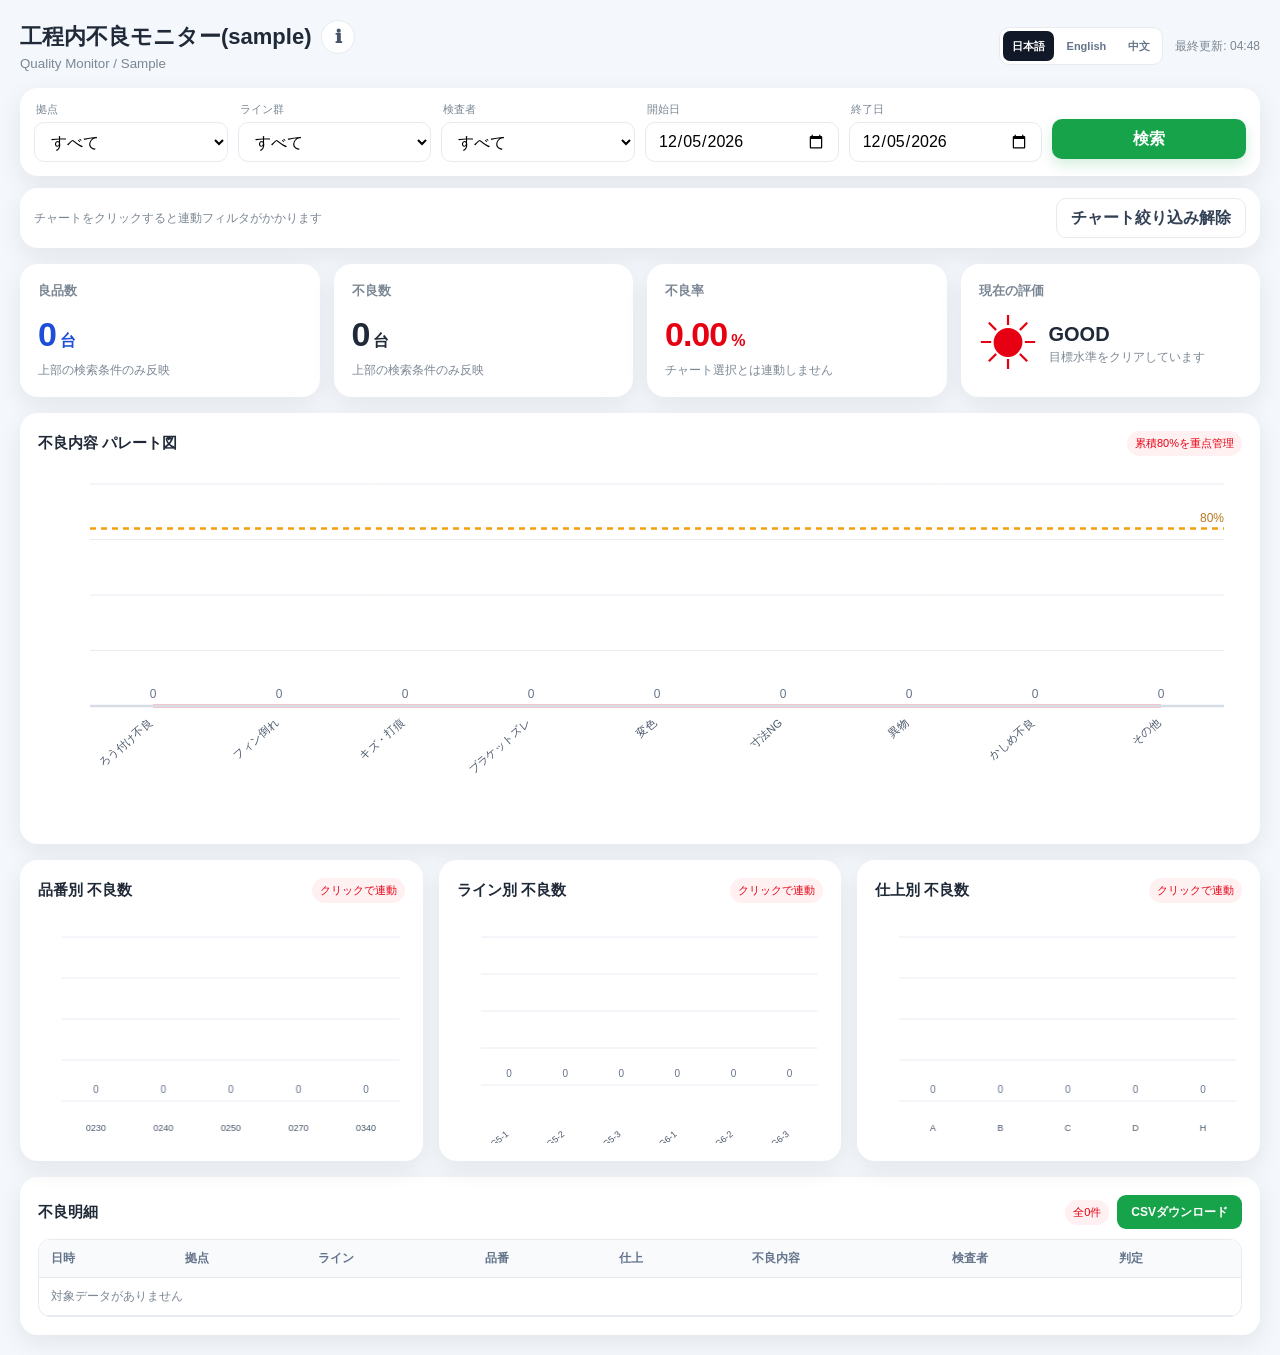
==== commit 6ebef737: "Fix responsive charts for mobile layouts" ====
--- a/index.html
+++ b/index.html
@@ -42,6 +42,7 @@
   .status{display:flex;align-items:center;gap:12px}.status-ico{font-size:58px;line-height:1;font-family:Arial,"Segoe UI Symbol",sans-serif;font-variant-emoji:text}.status-ico.good{color:var(--red)}.status-ico.warning{color:#6b7280}.status-ico.bad{color:#2563eb}.status-text b{font-size:20px}.status-text span{display:block;color:var(--muted);font-size:12px;margin-top:3px}
   .grid-main{display:grid;grid-template-columns:1fr;gap:16px;margin-bottom:16px}
   .grid-three{display:grid;grid-template-columns:1fr 1fr 1fr;gap:16px;margin-bottom:16px}
+  .grid-main > .card,.grid-three > .card{min-width:0}
   .card-head{display:flex;justify-content:space-between;align-items:center;margin-bottom:10px}.card-title{font-weight:800;font-size:15px}.tag{font-size:11px;color:var(--red);background:#fff0f2;border-radius:99px;padding:5px 8px}
   .card-actions{display:flex;align-items:center;gap:8px}.download-btn{width:auto;height:34px;padding:0 14px;border-radius:9px;background:var(--green);box-shadow:none;font-size:12px}.download-btn:hover{transform:none}
   canvas{width:100%;height:280px;display:block;cursor:pointer}.small-chart canvas{height:230px}#pareto{height:360px}
@@ -96,6 +97,15 @@
     button:hover{filter:none;transform:none}
   }
 
+  @media (max-width:1100px){
+    .filters{grid-template-columns:repeat(3,minmax(0,1fr))}
+    .kpis{grid-template-columns:repeat(2,minmax(0,1fr))}
+    .grid-main,.grid-three{grid-template-columns:minmax(0,1fr)}
+    .toolbar{flex-direction:column;align-items:flex-start}
+    .clear-btn{width:100%}
+    .manual-grid,.ux-grid{grid-template-columns:minmax(0,1fr)}
+  }
+
   @media (max-width:768px){
     body{overflow-x:hidden}
     .app{padding:12px}
@@ -106,13 +116,13 @@
     .brand-row{align-items:flex-start;gap:8px}
     .brand h1{font-size:19px;line-height:1.35}
     .info-btn{width:40px;height:40px;min-width:40px;font-size:19px}
-    .filters{grid-template-columns:1fr 1fr;gap:10px;padding:12px}
+    .filters{grid-template-columns:repeat(2,minmax(0,1fr));gap:10px;padding:12px}
     select,input,button{height:44px;font-size:16px}
     .toolbar{padding:12px;align-items:stretch}
     .chips{min-width:0}
     .chip{max-width:100%;white-space:normal;line-height:1.4}
     .clear-btn{width:100%;height:44px}
-    .kpis{grid-template-columns:1fr 1fr;gap:10px}
+    .kpis{grid-template-columns:repeat(2,minmax(0,1fr));gap:10px}
     .card{padding:14px;border-radius:14px}
     .kpi{min-height:118px}
     .kpi .label{margin-bottom:10px}
@@ -123,9 +133,9 @@
     .card-actions{width:auto;margin-left:auto;justify-content:flex-end;gap:8px}
     .download-btn{height:40px;flex:none;width:auto;min-width:120px;padding:0 12px;white-space:nowrap}
     .tag{font-size:10px}
-    .chart-scroll{margin:0 -2px;padding-bottom:4px}
+    .chart-scroll{margin:0;padding-bottom:4px;overflow-x:hidden}
     .chart-scroll-pareto{overflow-x:hidden}.chart-scroll-pareto canvas{width:100%!important;min-width:0!important;max-width:100%!important;height:430px!important}
-    .small-chart .chart-scroll canvas{min-width:440px}
+    .small-chart .chart-scroll canvas{width:100%!important;min-width:0!important;max-width:100%!important}
     #pareto{height:410px}
     .small-chart canvas{height:220px}
     .table-wrap{max-height:460px}
@@ -150,16 +160,16 @@
     .brand h1{font-size:17px;word-break:keep-all}
     .brand small{font-size:10px}
     .updated{display:none}
-    .filters{grid-template-columns:1fr;gap:9px;border-radius:14px}
+    .filters{grid-template-columns:minmax(0,1fr);gap:9px;border-radius:14px}
     .filters label{font-size:12px;margin-bottom:4px}
-    .kpis{grid-template-columns:1fr;gap:9px}
+    .kpis{grid-template-columns:minmax(0,1fr);gap:9px}
     .kpi{min-height:auto}
     .kpi .sub{font-size:11px}
     .value{font-size:30px}
     .card-title{font-size:14px}
     .toolbar{margin-bottom:12px}
     .chart-scroll-pareto{overflow-x:hidden}.chart-scroll-pareto canvas{width:100%!important;min-width:0!important;max-width:100%!important;height:420px!important}
-    .small-chart .chart-scroll canvas{min-width:400px}
+    .small-chart .chart-scroll canvas{width:100%!important;min-width:0!important;max-width:100%!important}
     .card-actions{flex-direction:row;align-items:center;justify-content:flex-end;width:auto;margin-left:auto}
     .card-actions .tag{text-align:center;white-space:nowrap}
     .download-btn{width:auto;min-width:116px;padding:0 10px}
@@ -173,7 +183,6 @@
     .info-tab{font-size:12px}
   }
 
-  @media (max-width:1100px){.filters{grid-template-columns:repeat(3,1fr)}.kpis{grid-template-columns:repeat(2,1fr)}.grid-main,.grid-three{grid-template-columns:1fr}.toolbar{flex-direction:column;align-items:flex-start}.clear-btn{width:100%}.manual-grid,.ux-grid{grid-template-columns:1fr}}
   @media (max-width:640px){.updated{display:none}}
 </style>
 </head>
@@ -719,7 +728,9 @@
 function renderSimpleBars(canvasId, data, dim, isPercent){
   const {ctx,w,h} = setupCanvas(document.getElementById(canvasId));
   clearChart(canvasId);
-  const L=36,B=40,T=18,R=12, plotW=w-L-R, plotH=h-B-T, gap=plotW/data.length, bw=Math.min(64, gap*0.55);
+  const mobile = w < 520;
+  const L=mobile?24:36,B=mobile?(dim==='line'?58:42):40,T=mobile?24:18,R=mobile?6:12;
+  const plotW=w-L-R, plotH=h-B-T, gap=plotW/data.length, bw=Math.max(14,Math.min(64,gap*(mobile?0.58:0.55)));
   drawGrid(ctx,w,h,L,B,T,R,4);
   const max = Math.max(1, ...data.map(d=>d.value))*1.18;
 
@@ -734,10 +745,20 @@
     chartState[canvasId].hits.push({x,y,w:bw,h:barH,key:d.key});
 
     const val = isPercent ? d.value.toFixed(2)+'%' : fmt(d.value);
-    ctx.fillStyle='#64748b'; ctx.font='11px sans-serif'; ctx.textAlign='center';
+    ctx.fillStyle='#64748b'; ctx.font=mobile?'10px sans-serif':'11px sans-serif'; ctx.textAlign='center';
     ctx.fillText(val, x+bw/2, y-8);
     ctx.fillStyle = selectedKey === d.key ? '#b91c1c' : '#475569';
-    ctx.fillText(d.label, x+bw/2, h-12);
+    ctx.font=mobile?'9px sans-serif':'11px sans-serif';
+    if(mobile && dim==='line'){
+      ctx.save();
+      ctx.translate(x+bw/2,h-8);
+      ctx.rotate(-Math.PI/4.5);
+      ctx.textAlign='right';
+      ctx.fillText(d.label,0,0);
+      ctx.restore();
+    }else{
+      ctx.fillText(d.label,x+bw/2,h-12);
+    }
   });
 }
 
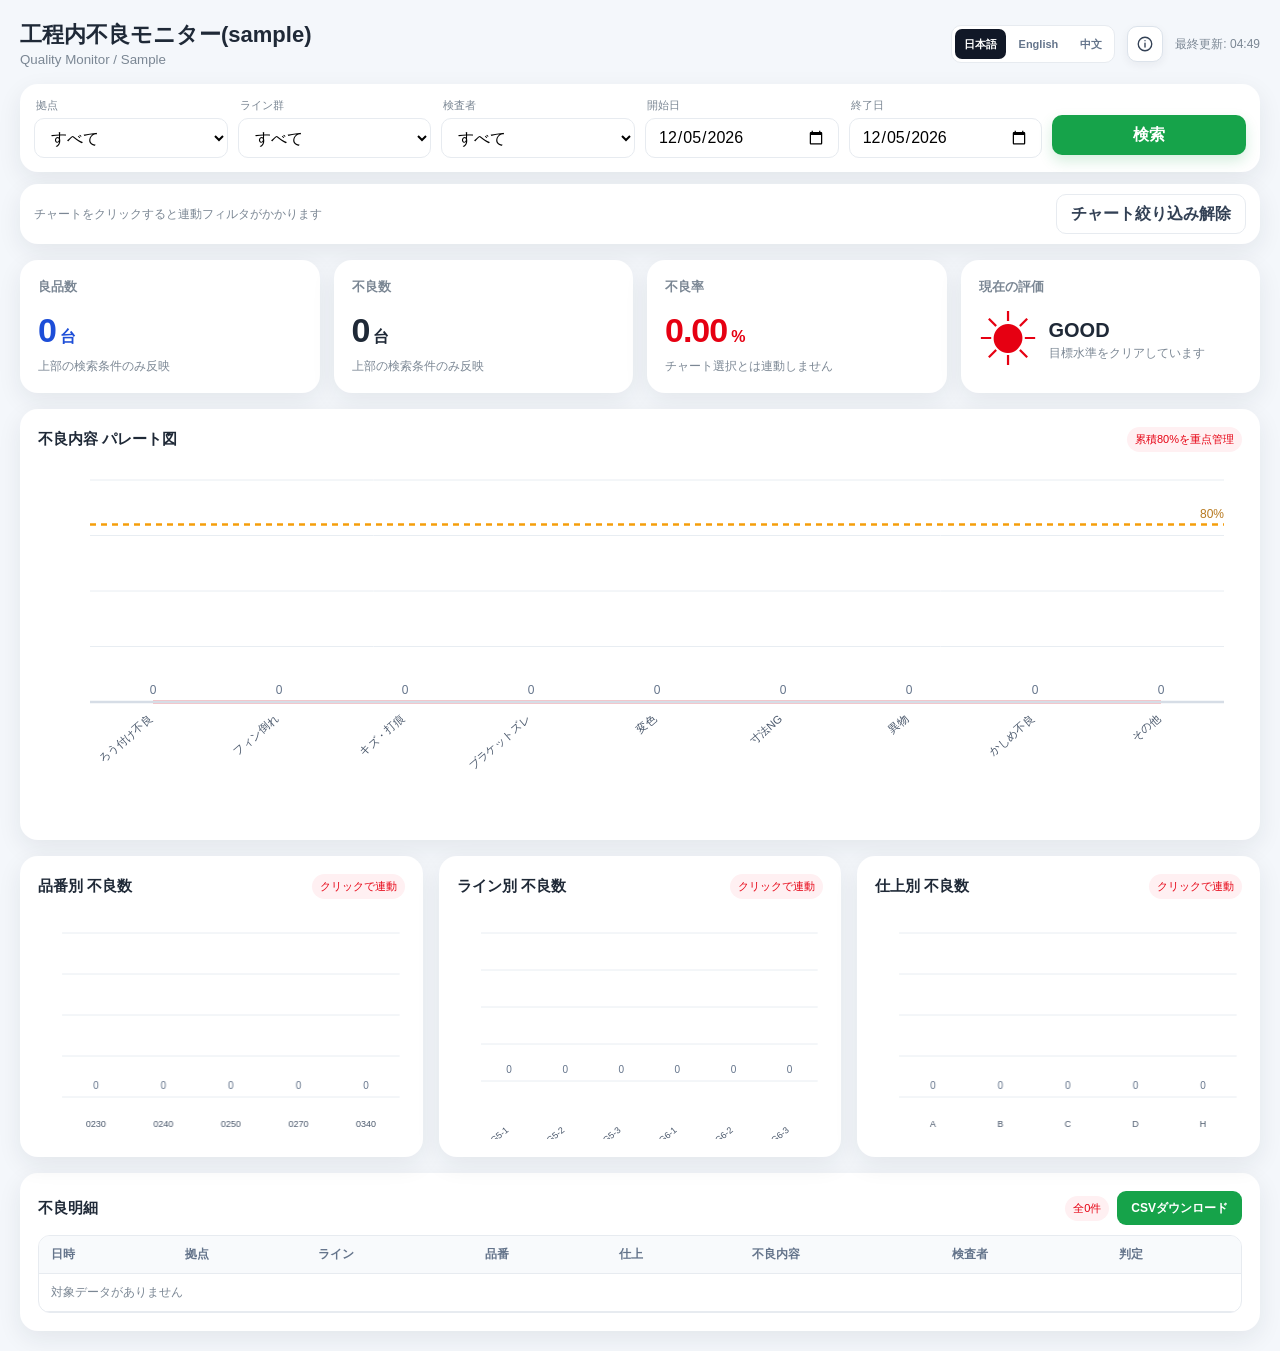
==== commit 1cf018a8: "Improve mobile info control and defect details" ====
--- a/index.html
+++ b/index.html
@@ -25,7 +25,9 @@
 
   .filters{display:grid;grid-template-columns:repeat(6,minmax(120px,1fr));gap:10px;background:var(--card);padding:14px;border-radius:var(--radius);box-shadow:var(--shadow);margin-bottom:12px}
   label{font-size:11px;color:var(--muted);display:block;margin:0 0 5px 2px}
-  select,input,button{width:100%;height:40px;border-radius:10px;border:1px solid var(--line);background:#fff;padding:0 12px;font:inherit}
+  .filters>div{min-width:0}
+  select,input,button{width:100%;min-width:0;max-width:100%;height:40px;border-radius:10px;border:1px solid var(--line);background:#fff;padding:0 12px;font:inherit}
+  input[type="date"]{min-inline-size:0;-webkit-min-logical-width:0;display:block}
   button{background:var(--green);color:#fff;border:none;font-weight:700;cursor:pointer;transition:.2s;box-shadow:0 6px 14px rgba(22,163,74,.18)}
   button:hover{filter:brightness(.96);transform:translateY(-1px)}
   .toolbar{display:flex;align-items:center;justify-content:space-between;gap:12px;background:var(--card);padding:10px 14px;border-radius:var(--radius);box-shadow:var(--shadow);margin-bottom:16px}
@@ -52,8 +54,9 @@
   .muted{color:var(--muted)}
 
   .brand-row{display:flex;align-items:center;gap:10px}
-  .info-btn{width:34px;height:34px;border-radius:50%;padding:0;background:#fff;color:#475569;border:1px solid var(--line);box-shadow:none;font-size:18px;font-weight:800;display:grid;place-items:center}
-  .info-btn:hover{background:#f8fafc;transform:none;filter:none}
+  .info-btn{width:36px;height:36px;min-width:36px;border-radius:10px;padding:0;background:#fff;color:#334155;border:1px solid #dce3eb;box-shadow:0 3px 10px rgba(28,39,49,.06);display:grid;place-items:center}
+  .info-btn svg{width:18px;height:18px;display:block;fill:none;stroke:currentColor;stroke-width:1.8;stroke-linecap:round;stroke-linejoin:round}
+  .info-btn:hover{background:#f8fafc;color:#111827;transform:none;filter:none;border-color:#cbd5e1}
   .page-view{display:block}
   .info-view{display:none;min-height:calc(100vh - 40px)}
   .info-view.active{display:block}
@@ -110,12 +113,13 @@
     body{overflow-x:hidden}
     .app{padding:12px}
     .topbar{align-items:flex-start;gap:10px;flex-wrap:wrap}
-    .top-actions{width:100%;justify-content:space-between;gap:8px}
+    .top-actions{width:100%;justify-content:flex-start;gap:8px}
     .lang-switch{flex-wrap:nowrap}
     .lang-btn{height:34px;font-size:11px;padding:0 8px}
     .brand-row{align-items:flex-start;gap:8px}
     .brand h1{font-size:19px;line-height:1.35}
-    .info-btn{width:40px;height:40px;min-width:40px;font-size:19px}
+    .info-btn{width:42px;height:42px;min-width:42px;border-radius:11px}
+    .info-btn svg{width:19px;height:19px}
     .filters{grid-template-columns:repeat(2,minmax(0,1fr));gap:10px;padding:12px}
     select,input,button{height:44px;font-size:16px}
     .toolbar{padding:12px;align-items:stretch}
@@ -138,9 +142,17 @@
     .small-chart .chart-scroll canvas{width:100%!important;min-width:0!important;max-width:100%!important}
     #pareto{height:410px}
     .small-chart canvas{height:220px}
-    .table-wrap{max-height:460px}
-    table{font-size:11px}
-    th,td{padding:9px 10px}
+    .table-wrap{max-height:560px;overflow-x:hidden;overflow-y:auto;border:0;border-radius:0;padding:2px;background:transparent}
+    table,tbody{display:block;width:100%;white-space:normal}
+    table{font-size:12px}
+    thead{display:none}
+    tbody{display:grid;gap:10px}
+    tbody tr{display:block;background:#f8fafc;border:1px solid var(--line);border-radius:12px;padding:7px 10px;overflow:hidden}
+    tbody td{display:grid;grid-template-columns:minmax(76px,.7fr) minmax(0,1.3fr);gap:10px;align-items:center;width:100%;padding:7px 3px;border-bottom:1px solid #e9edf2;text-align:right;white-space:normal;overflow-wrap:anywhere}
+    tbody td::before{content:attr(data-label);color:var(--muted);font-size:11px;font-weight:700;text-align:left}
+    tbody td:last-child{border-bottom:0}
+    tbody td.no-data{display:block;text-align:center;padding:20px 8px}
+    tbody td.no-data::before{display:none}
     .info-header{align-items:flex-start;flex-wrap:wrap}
     .info-lang{width:auto}
     .info-title-wrap{flex-direction:column;align-items:flex-start;width:100%}
@@ -190,8 +202,8 @@
 <div class="app">
 <div class="page-view" id="dashboardView">
   <div class="topbar">
-    <div class="brand"><div class="brand-row"><h1 data-i18n="title">工程内不良モニター(sample)</h1><button class="info-btn" id="openInfo" title="マニュアル / UI・UX設計">ℹ</button></div><small data-i18n="subtitle">Quality Monitor / Sample</small></div>
-    <div class="top-actions"><div class="lang-switch" aria-label="Language"><button type="button" class="lang-btn active" data-lang="ja">日本語</button><button type="button" class="lang-btn" data-lang="en">English</button><button type="button" class="lang-btn" data-lang="zh">中文</button></div><div class="updated" id="updated">最終更新: --:--</div></div>
+    <div class="brand"><div class="brand-row"><h1 data-i18n="title">工程内不良モニター(sample)</h1></div><small data-i18n="subtitle">Quality Monitor / Sample</small></div>
+    <div class="top-actions"><div class="lang-switch" aria-label="Language"><button type="button" class="lang-btn active" data-lang="ja">日本語</button><button type="button" class="lang-btn" data-lang="en">English</button><button type="button" class="lang-btn" data-lang="zh">中文</button></div><button type="button" class="info-btn" id="openInfo" title="マニュアル / UI・UX設計" aria-label="マニュアル / UI・UX設計"><svg viewBox="0 0 24 24" aria-hidden="true"><circle cx="12" cy="12" r="9"></circle><path d="M12 10.8v5.2"></path><path d="M12 7.5h.01"></path></svg></button><div class="updated" id="updated">最終更新: --:--</div></div>
   </div>
 
   <div class="filters">
@@ -771,15 +783,15 @@
   const tbody = document.getElementById('tbody');
   tbody.innerHTML = rows.length ? rows.map(r => `
     <tr>
-      <td>${r.datetime.replace(/-/g,'/')}</td>
-      <td>${r.site}</td>
-      <td>${r.line}</td>
-      <td>${r.part}</td>
-      <td>${r.finish}</td>
-      <td>${defectLabel(r.defect)}</td>
-      <td>${inspectorLabel(r.inspector)}</td>
-      <td><span class="dot dred"></span>NG</td>
-    </tr>`).join('') : `<tr><td colspan="8" class="muted">${t('noData')}</td></tr>`;
+      <td data-label="${t('dateTime')}">${r.datetime.replace(/-/g,'/')}</td>
+      <td data-label="${t('site')}">${r.site}</td>
+      <td data-label="${t('line')}">${r.line}</td>
+      <td data-label="${t('part')}">${r.part}</td>
+      <td data-label="${t('finish')}">${r.finish}</td>
+      <td data-label="${t('defectContent')}">${defectLabel(r.defect)}</td>
+      <td data-label="${t('inspector')}">${inspectorLabel(r.inspector)}</td>
+      <td data-label="${t('judgment')}"><span><span class="dot dred"></span>NG</span></td>
+    </tr>`).join('') : `<tr><td colspan="8" class="muted no-data">${t('noData')}</td></tr>`;
 }
 
 function csvEscape(value){
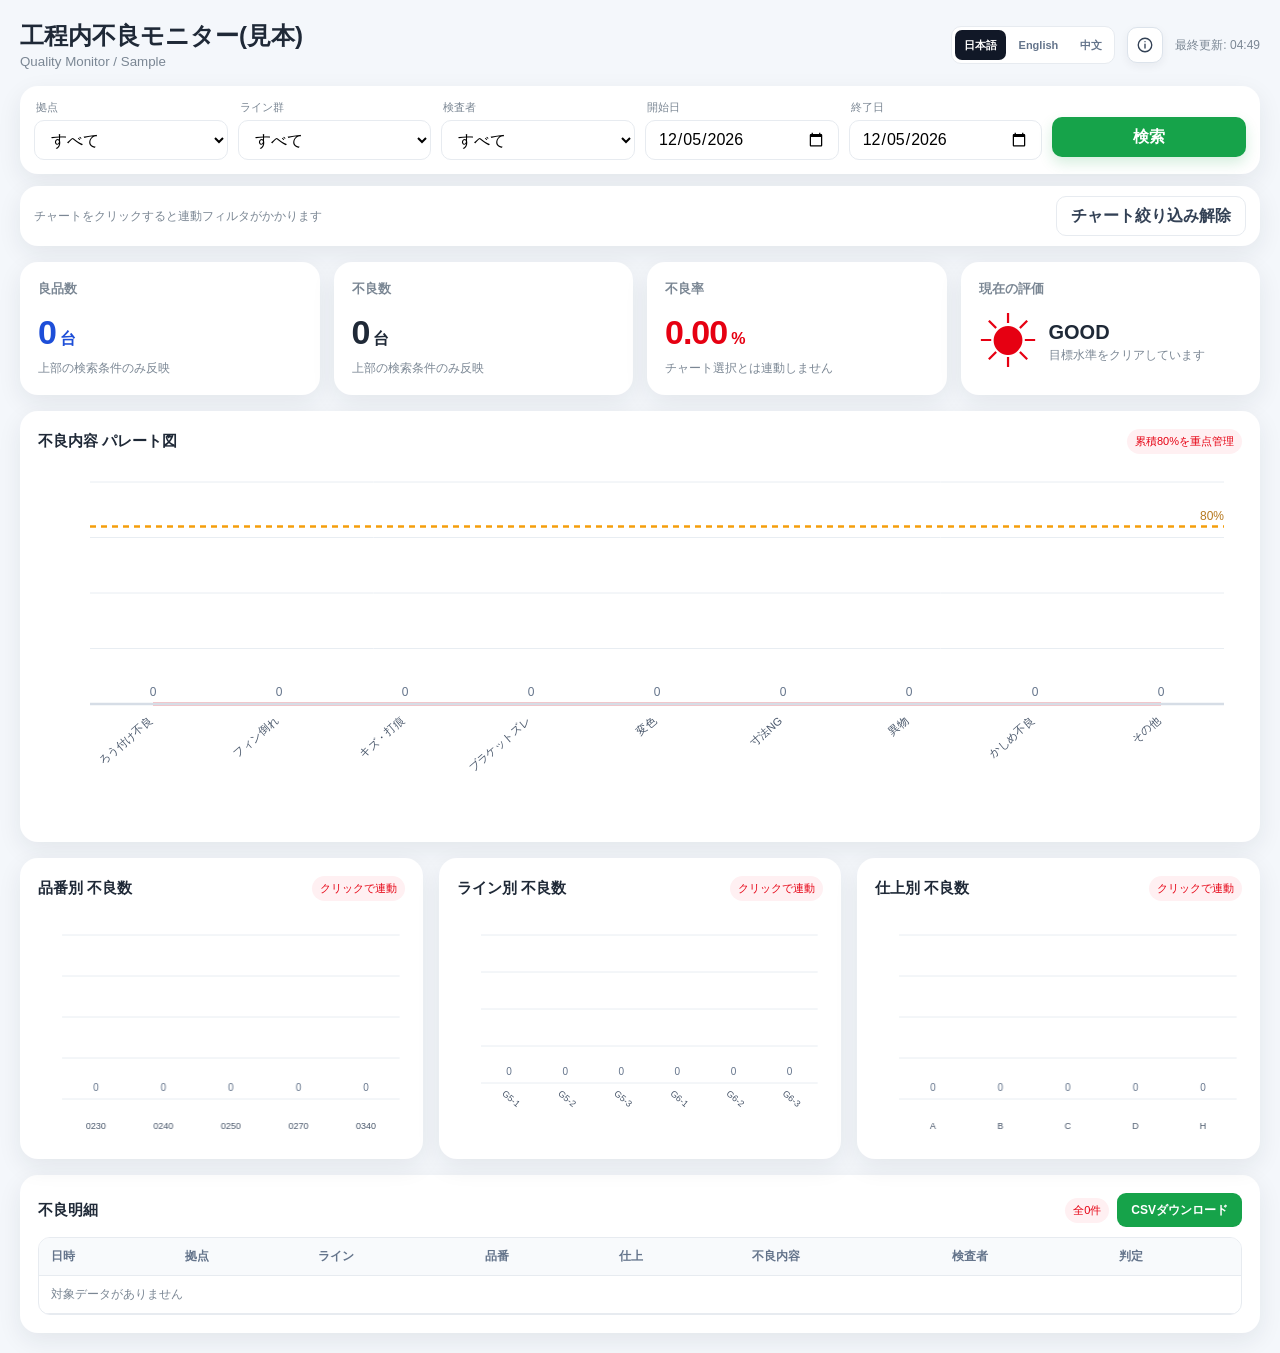
==== commit 4928d149: "Fix mobile chart labels and update site labels" ====
--- a/index.html
+++ b/index.html
@@ -3,7 +3,7 @@
 <head>
 <meta charset="UTF-8" />
 <meta name="viewport" content="width=device-width, initial-scale=1.0" />
-<title>工程内不良モニター(sample)</title>
+<title>工程内不良モニター(見本)</title>
 <style>
   :root{
     --bg:#f4f7fb; --card:#fff; --text:#1f2937; --muted:#7b8794;
@@ -15,7 +15,7 @@
   body{margin:0;background:var(--bg);color:var(--text);font-family:Inter,"Yu Gothic UI","Meiryo",sans-serif}
   .app{min-height:100vh;padding:20px}
   .topbar{display:flex;align-items:center;justify-content:space-between;margin-bottom:16px}
-  .brand h1{font-size:22px;margin:0}.brand small{color:var(--muted)}
+  .brand h1{font-size:24px;margin:0}.brand small{color:var(--muted)}
   .updated{font-size:12px;color:var(--muted)}
   .top-actions{display:flex;align-items:center;gap:12px}
   .lang-switch{display:flex;align-items:center;gap:4px;background:#fff;border:1px solid var(--line);border-radius:10px;padding:3px;box-shadow:none}
@@ -117,7 +117,7 @@
     .lang-switch{flex-wrap:nowrap}
     .lang-btn{height:34px;font-size:11px;padding:0 8px}
     .brand-row{align-items:flex-start;gap:8px}
-    .brand h1{font-size:19px;line-height:1.35}
+    .brand h1{font-size:21px;line-height:1.35}
     .info-btn{width:42px;height:42px;min-width:42px;border-radius:11px}
     .info-btn svg{width:19px;height:19px}
     .filters{grid-template-columns:repeat(2,minmax(0,1fr));gap:10px;padding:12px}
@@ -169,7 +169,7 @@
     .topbar{margin-bottom:12px}
     .brand{min-width:0}
     .brand-row{width:100%}
-    .brand h1{font-size:17px;word-break:keep-all}
+    .brand h1{font-size:21px;word-break:keep-all}
     .brand small{font-size:10px}
     .updated{display:none}
     .filters{grid-template-columns:minmax(0,1fr);gap:9px;border-radius:14px}
@@ -202,12 +202,12 @@
 <div class="app">
 <div class="page-view" id="dashboardView">
   <div class="topbar">
-    <div class="brand"><div class="brand-row"><h1 data-i18n="title">工程内不良モニター(sample)</h1></div><small data-i18n="subtitle">Quality Monitor / Sample</small></div>
+    <div class="brand"><div class="brand-row"><h1 data-i18n="title">工程内不良モニター(見本)</h1></div><small data-i18n="subtitle">Quality Monitor / Sample</small></div>
     <div class="top-actions"><div class="lang-switch" aria-label="Language"><button type="button" class="lang-btn active" data-lang="ja">日本語</button><button type="button" class="lang-btn" data-lang="en">English</button><button type="button" class="lang-btn" data-lang="zh">中文</button></div><button type="button" class="info-btn" id="openInfo" title="マニュアル / UI・UX設計" aria-label="マニュアル / UI・UX設計"><svg viewBox="0 0 24 24" aria-hidden="true"><circle cx="12" cy="12" r="9"></circle><path d="M12 10.8v5.2"></path><path d="M12 7.5h.01"></path></svg></button><div class="updated" id="updated">最終更新: --:--</div></div>
   </div>
 
   <div class="filters">
-    <div><label data-i18n="site">拠点</label><select id="site"><option value="すべて" data-i18n="all">すべて</option><option>JP</option><option>TT</option></select></div>
+    <div><label data-i18n="site">拠点</label><select id="site"><option value="すべて" data-i18n="all">すべて</option><option value="JP" data-i18n="domestic">国内</option><option value="TT" data-i18n="overseas">海外</option></select></div>
     <div><label data-i18n="lineGroup">ライン群</label><select id="line"><option value="すべて" data-i18n="all">すべて</option><option>G5</option><option>G6</option></select></div>
     <div><label data-i18n="inspector">検査者</label><select id="inspector"><option value="すべて" data-i18n="all">すべて</option><option value="外観" data-i18n="visual">外観</option><option value="寸法" data-i18n="dimension">寸法</option></select></div>
     <div><label data-i18n="startDate">開始日</label><input id="from" type="date"></div>
@@ -257,7 +257,7 @@
     <div class="info-title-wrap">
       <button class="back-btn" id="backDashboard" data-i18n="back">← ダッシュボードへ戻る</button>
       <div>
-        <h1 style="margin:0;font-size:22px" data-i18n="title">工程内不良モニター(sample)</h1>
+        <h1 style="margin:0;font-size:24px" data-i18n="title">工程内不良モニター(見本)</h1>
         <div style="color:var(--muted);font-size:12px;margin-top:4px">Manual / UI・UX Design</div>
       </div>
     </div>
@@ -358,9 +358,9 @@
 <script>
 let currentLang = 'ja';
 const I18N = {
-  ja:{title:'工程内不良モニター(sample)',subtitle:'Quality Monitor / Sample',site:'拠点',lineGroup:'ライン群',inspector:'検査者',startDate:'開始日',endDate:'終了日',search:'検索',all:'すべて',visual:'外観',dimension:'寸法',clearChart:'チャート絞り込み解除',goodCount:'良品数',defectCount:'不良数',defectRate:'不良率',rating:'現在の評価',topFilterOnly:'上部の検索条件のみ反映',kpiNoRelation:'チャート選択とは連動しません',paretoTitle:'不良内容 パレート図',paretoTag:'累積80%を重点管理',partDefects:'品番別 不良数',lineDefects:'ライン別 不良数',finishDefects:'仕上別 不良数',clickLink:'クリックで連動',detailTitle:'不良明細',downloadCsv:'CSVダウンロード',back:'← ダッシュボードへ戻る',manualTab:'操作マニュアル',uxTab:'UI / UX 設計',dateTime:'日時',line:'ライン',part:'品番',finish:'仕上',defectContent:'不良内容',judgment:'判定',filterHint:'チャートをクリックすると連動フィルタがかかります',detailCount:n=>`全${n.toLocaleString('ja-JP')}件`,updated:t=>`最終更新: ${t}`,good:'GOOD',warning:'WARNING',bad:'BAD',goodSub:'目標水準をクリアしています',warningSub:'改善が必要な水準です',badSub:'優先改善が必要な水準です',noData:'対象データがありません',csvNoData:'ダウンロード対象の不良明細がありません。',csvName:'不良明細',unit:'台',defectChip:'不良内容',partChip:'品番',lineChip:'ライン',finishChip:'仕上'},
-  en:{title:'In-Process Defect Monitor (Sample)',subtitle:'Quality Monitor / Sample',site:'Site',lineGroup:'Line group',inspector:'Inspector',startDate:'Start date',endDate:'End date',search:'Search',all:'All',visual:'Visual',dimension:'Dimension',clearChart:'Clear chart filters',goodCount:'Good units',defectCount:'Defects',defectRate:'Defect rate',rating:'Rating',topFilterOnly:'Reflects top search conditions only',kpiNoRelation:'Not affected by chart selections',paretoTitle:'Defect Pareto Chart',paretoTag:'Focus on cumulative 80%',partDefects:'Defects by Part No.',lineDefects:'Defects by Line',finishDefects:'Defects by Finish',clickLink:'Click to cross-filter',detailTitle:'Defect details',downloadCsv:'Download CSV',back:'← Back to monitor',manualTab:'User Manual',uxTab:'UI / UX Design',dateTime:'Date / Time',line:'Line',part:'Part No.',finish:'Finish',defectContent:'Defect',judgment:'Result',filterHint:'Click a chart bar to apply a cross-filter',detailCount:n=>`${n.toLocaleString('en-US')} records`,updated:t=>`Updated: ${t}`,good:'GOOD',warning:'WARNING',bad:'BAD',goodSub:'Target level achieved',warningSub:'Improvement is recommended',badSub:'Priority improvement required',noData:'No matching data',csvNoData:'No defect details are available to download.',csvName:'defect_details',unit:'units',defectChip:'Defect',partChip:'Part',lineChip:'Line',finishChip:'Finish'},
-  zh:{title:'制程不良监控器（Sample）',subtitle:'Quality Monitor / Sample',site:'据点',lineGroup:'产线组',inspector:'检验类型',startDate:'开始日期',endDate:'结束日期',search:'查询',all:'全部',visual:'外观',dimension:'尺寸',clearChart:'清除图表筛选',goodCount:'良品数',defectCount:'不良数',defectRate:'不良率',rating:'当前评价',topFilterOnly:'仅反映上方查询条件',kpiNoRelation:'不随图表选择联动',paretoTitle:'不良内容 帕累托图',paretoTag:'重点管理累计80%',partDefects:'按品号不良数',lineDefects:'按产线不良数',finishDefects:'按仕上不良数',clickLink:'点击联动筛选',detailTitle:'不良明细',downloadCsv:'下载 CSV',back:'← 返回监控器',manualTab:'操作手册',uxTab:'UI / UX 设计',dateTime:'日期时间',line:'产线',part:'品号',finish:'仕上',defectContent:'不良内容',judgment:'判定',filterHint:'点击图表柱形可进行联动筛选',detailCount:n=>`共 ${n.toLocaleString('zh-CN')} 条`,updated:t=>`最后更新: ${t}`,good:'GOOD',warning:'WARNING',bad:'BAD',goodSub:'已达到目标水平',warningSub:'建议改善',badSub:'需要优先改善',noData:'没有符合条件的数据',csvNoData:'没有可下载的不良明细。',csvName:'不良明细',unit:'台',defectChip:'不良内容',partChip:'品号',lineChip:'产线',finishChip:'仕上'}
+  ja:{title:'工程内不良モニター(見本)',subtitle:'Quality Monitor / Sample',site:'拠点',lineGroup:'ライン群',inspector:'検査者',startDate:'開始日',endDate:'終了日',search:'検索',all:'すべて',domestic:'国内',overseas:'海外',visual:'外観',dimension:'寸法',clearChart:'チャート絞り込み解除',goodCount:'良品数',defectCount:'不良数',defectRate:'不良率',rating:'現在の評価',topFilterOnly:'上部の検索条件のみ反映',kpiNoRelation:'チャート選択とは連動しません',paretoTitle:'不良内容 パレート図',paretoTag:'累積80%を重点管理',partDefects:'品番別 不良数',lineDefects:'ライン別 不良数',finishDefects:'仕上別 不良数',clickLink:'クリックで連動',detailTitle:'不良明細',downloadCsv:'CSVダウンロード',back:'← ダッシュボードへ戻る',manualTab:'操作マニュアル',uxTab:'UI / UX 設計',dateTime:'日時',line:'ライン',part:'品番',finish:'仕上',defectContent:'不良内容',judgment:'判定',filterHint:'チャートをクリックすると連動フィルタがかかります',detailCount:n=>`全${n.toLocaleString('ja-JP')}件`,updated:t=>`最終更新: ${t}`,good:'GOOD',warning:'WARNING',bad:'BAD',goodSub:'目標水準をクリアしています',warningSub:'改善が必要な水準です',badSub:'優先改善が必要な水準です',noData:'対象データがありません',csvNoData:'ダウンロード対象の不良明細がありません。',csvName:'不良明細',unit:'台',defectChip:'不良内容',partChip:'品番',lineChip:'ライン',finishChip:'仕上'},
+  en:{title:'In-Process Defect Monitor (Sample)',subtitle:'Quality Monitor / Sample',site:'Site',lineGroup:'Line group',inspector:'Inspector',startDate:'Start date',endDate:'End date',search:'Search',all:'All',domestic:'Domestic',overseas:'Overseas',visual:'Visual',dimension:'Dimension',clearChart:'Clear chart filters',goodCount:'Good units',defectCount:'Defects',defectRate:'Defect rate',rating:'Rating',topFilterOnly:'Reflects top search conditions only',kpiNoRelation:'Not affected by chart selections',paretoTitle:'Defect Pareto Chart',paretoTag:'Focus on cumulative 80%',partDefects:'Defects by Part No.',lineDefects:'Defects by Line',finishDefects:'Defects by Finish',clickLink:'Click to cross-filter',detailTitle:'Defect details',downloadCsv:'Download CSV',back:'← Back to monitor',manualTab:'User Manual',uxTab:'UI / UX Design',dateTime:'Date / Time',line:'Line',part:'Part No.',finish:'Finish',defectContent:'Defect',judgment:'Result',filterHint:'Click a chart bar to apply a cross-filter',detailCount:n=>`${n.toLocaleString('en-US')} records`,updated:t=>`Updated: ${t}`,good:'GOOD',warning:'WARNING',bad:'BAD',goodSub:'Target level achieved',warningSub:'Improvement is recommended',badSub:'Priority improvement required',noData:'No matching data',csvNoData:'No defect details are available to download.',csvName:'defect_details',unit:'units',defectChip:'Defect',partChip:'Part',lineChip:'Line',finishChip:'Finish'},
+  zh:{title:'制程不良监控器（示例）',subtitle:'Quality Monitor / Sample',site:'据点',lineGroup:'产线组',inspector:'检验类型',startDate:'开始日期',endDate:'结束日期',search:'查询',all:'全部',domestic:'国内',overseas:'海外',visual:'外观',dimension:'尺寸',clearChart:'清除图表筛选',goodCount:'良品数',defectCount:'不良数',defectRate:'不良率',rating:'当前评价',topFilterOnly:'仅反映上方查询条件',kpiNoRelation:'不随图表选择联动',paretoTitle:'不良内容 帕累托图',paretoTag:'重点管理累计80%',partDefects:'按品号不良数',lineDefects:'按产线不良数',finishDefects:'按仕上不良数',clickLink:'点击联动筛选',detailTitle:'不良明细',downloadCsv:'下载 CSV',back:'← 返回监控器',manualTab:'操作手册',uxTab:'UI / UX 设计',dateTime:'日期时间',line:'产线',part:'品号',finish:'仕上',defectContent:'不良内容',judgment:'判定',filterHint:'点击图表柱形可进行联动筛选',detailCount:n=>`共 ${n.toLocaleString('zh-CN')} 条`,updated:t=>`最后更新: ${t}`,good:'GOOD',warning:'WARNING',bad:'BAD',goodSub:'已达到目标水平',warningSub:'建议改善',badSub:'需要优先改善',noData:'没有符合条件的数据',csvNoData:'没有可下载的不良明细。',csvName:'不良明细',unit:'台',defectChip:'不良内容',partChip:'品号',lineChip:'产线',finishChip:'仕上'}
 };
 const DEFECT_LABELS={
   'ろう付け不良':{ja:'ろう付け不良',en:'Brazing defect',zh:'钎焊不良'},
@@ -378,6 +378,7 @@
 function defectLabel(key){ return DEFECT_LABELS[key]?.[currentLang] || key; }
 function areaLabel(key){ return AREA_LABELS[key]?.[currentLang] || key; }
 function inspectorLabel(key){ return key==='外観'?t('visual'):key==='寸法'?t('dimension'):key; }
+function siteLabel(key){ return key==='JP'?t('domestic'):key==='TT'?t('overseas'):key; }
 function applyStaticLanguage(){
   document.documentElement.lang=currentLang==='zh'?'zh-CN':currentLang;
   document.title=t('title');
@@ -716,10 +717,10 @@
   data.forEach((d,i)=>{
     const x = L + i*gap + gap/2;
     const y = h-B+18;
-    ctx.save(); ctx.translate(x,y); ctx.rotate(-Math.PI/4.4);
+    ctx.save(); ctx.translate(x,y); ctx.rotate(mobile?Math.PI/3:-Math.PI/4.4);
     ctx.fillStyle = selection.defect === d.key ? '#b91c1c' : '#475569';
-    ctx.font = selection.defect === d.key ? 'bold 11px sans-serif' : '11px sans-serif';
-    ctx.textAlign = 'right'; ctx.fillText(defectLabel(d.key), 0, 0); ctx.restore();
+    ctx.font = selection.defect === d.key ? `bold ${mobile?9:11}px sans-serif` : `${mobile?9:11}px sans-serif`;
+    ctx.textAlign = mobile?'center':'right'; ctx.fillText(defectLabel(d.key), 0, 0); ctx.restore();
   });
 }
 
@@ -763,9 +764,9 @@
     ctx.font=mobile?'9px sans-serif':'11px sans-serif';
     if(mobile && dim==='line'){
       ctx.save();
-      ctx.translate(x+bw/2,h-8);
-      ctx.rotate(-Math.PI/4.5);
-      ctx.textAlign='right';
+      ctx.translate(x+bw/2,h-B+18);
+      ctx.rotate(Math.PI/4.5);
+      ctx.textAlign='center';
       ctx.fillText(d.label,0,0);
       ctx.restore();
     }else{
@@ -784,7 +785,7 @@
   tbody.innerHTML = rows.length ? rows.map(r => `
     <tr>
       <td data-label="${t('dateTime')}">${r.datetime.replace(/-/g,'/')}</td>
-      <td data-label="${t('site')}">${r.site}</td>
+      <td data-label="${t('site')}">${siteLabel(r.site)}</td>
       <td data-label="${t('line')}">${r.line}</td>
       <td data-label="${t('part')}">${r.part}</td>
       <td data-label="${t('finish')}">${r.finish}</td>
@@ -804,7 +805,7 @@
   const headers = currentLang==='en'?['Date/Time','Site','Line','Part No.','Finish','Defect','Area','Inspector','Result']:currentLang==='zh'?['日期时间','据点','产线','品号','仕上','不良内容','不良部位','检验类型','判定']:['日時','拠点','ライン','品番','仕上','不良内容','不良部位','検査者','判定'];
   const lines = [headers.map(csvEscape).join(',')];
   rows.forEach(r => {
-    lines.push([r.datetime,r.site,r.line,r.part,r.finish,defectLabel(r.defect),areaLabel(r.area),inspectorLabel(r.inspector),'NG'].map(csvEscape).join(','));
+    lines.push([r.datetime,siteLabel(r.site),r.line,r.part,r.finish,defectLabel(r.defect),areaLabel(r.area),inspectorLabel(r.inspector),'NG'].map(csvEscape).join(','));
   });
   const csv = '\uFEFF' + lines.join('\r\n');
   const blob = new Blob([csv], {type:'text/csv;charset=utf-8;'});
